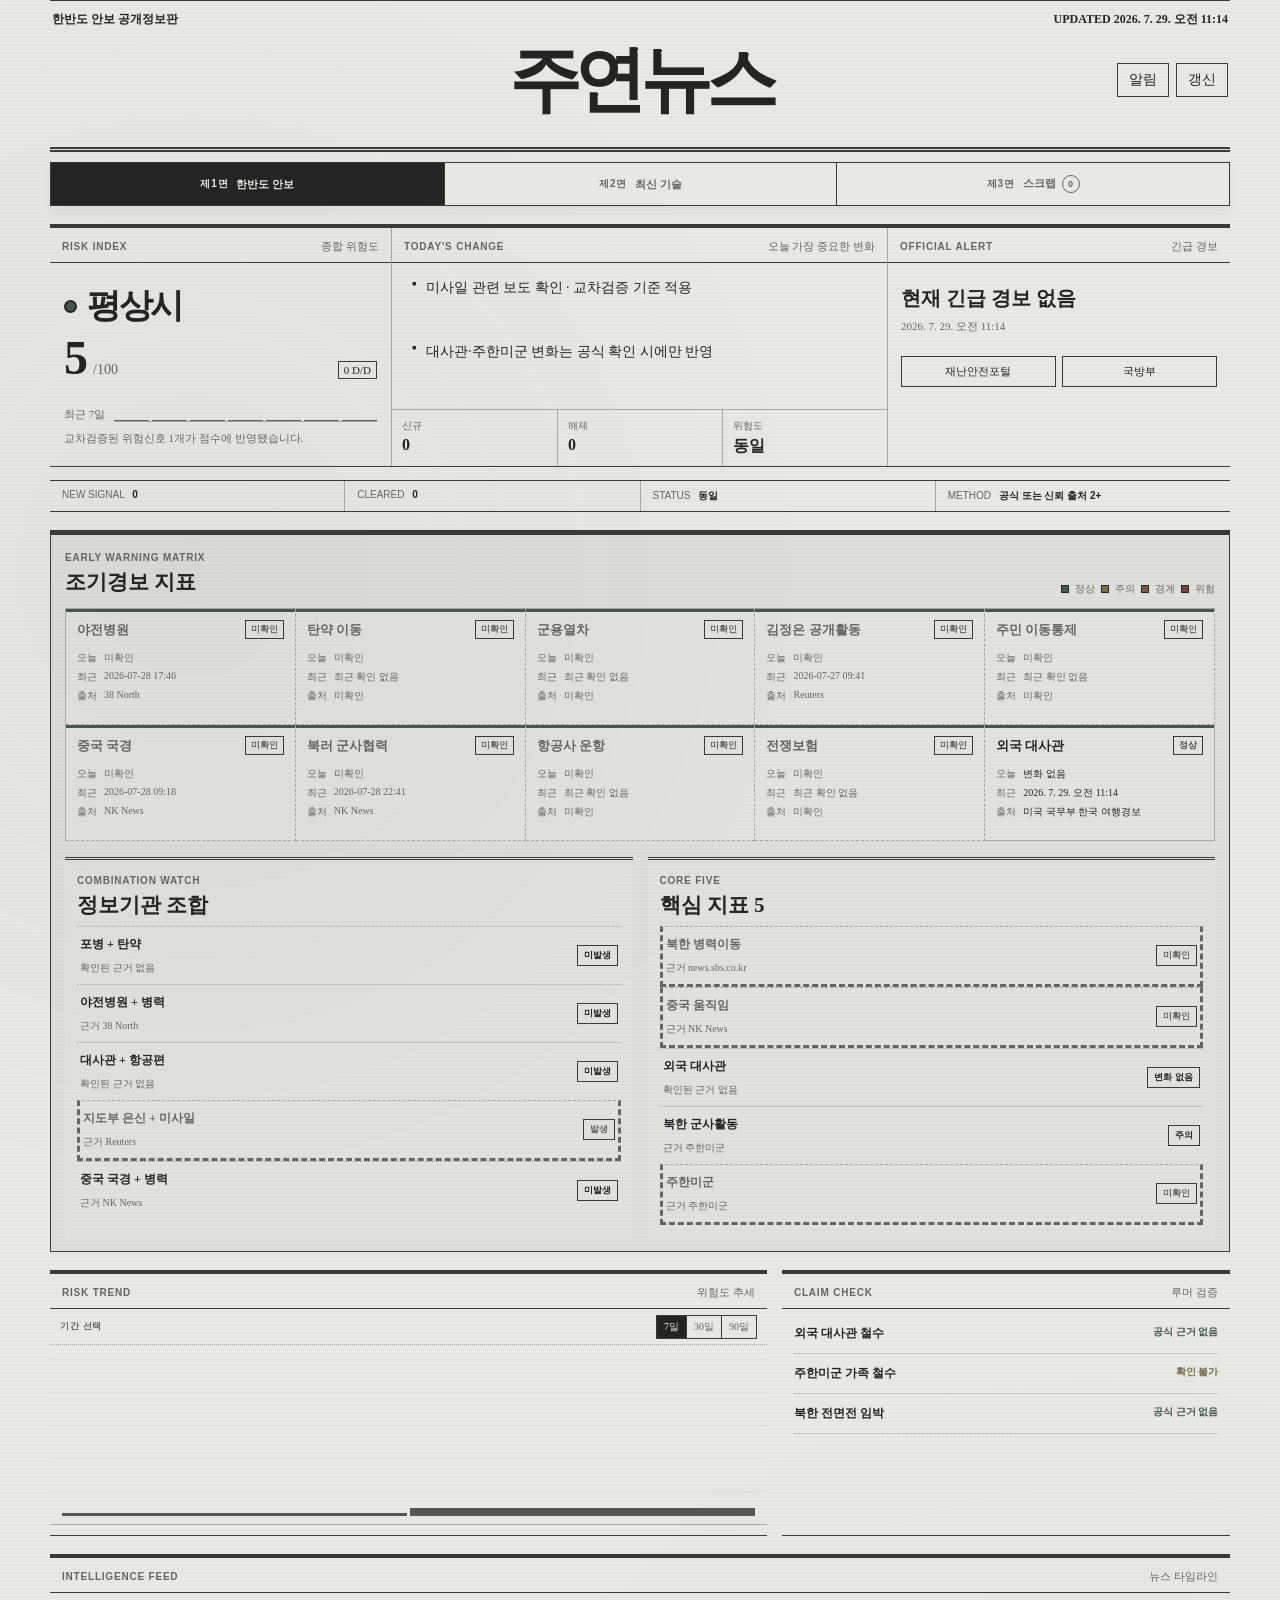
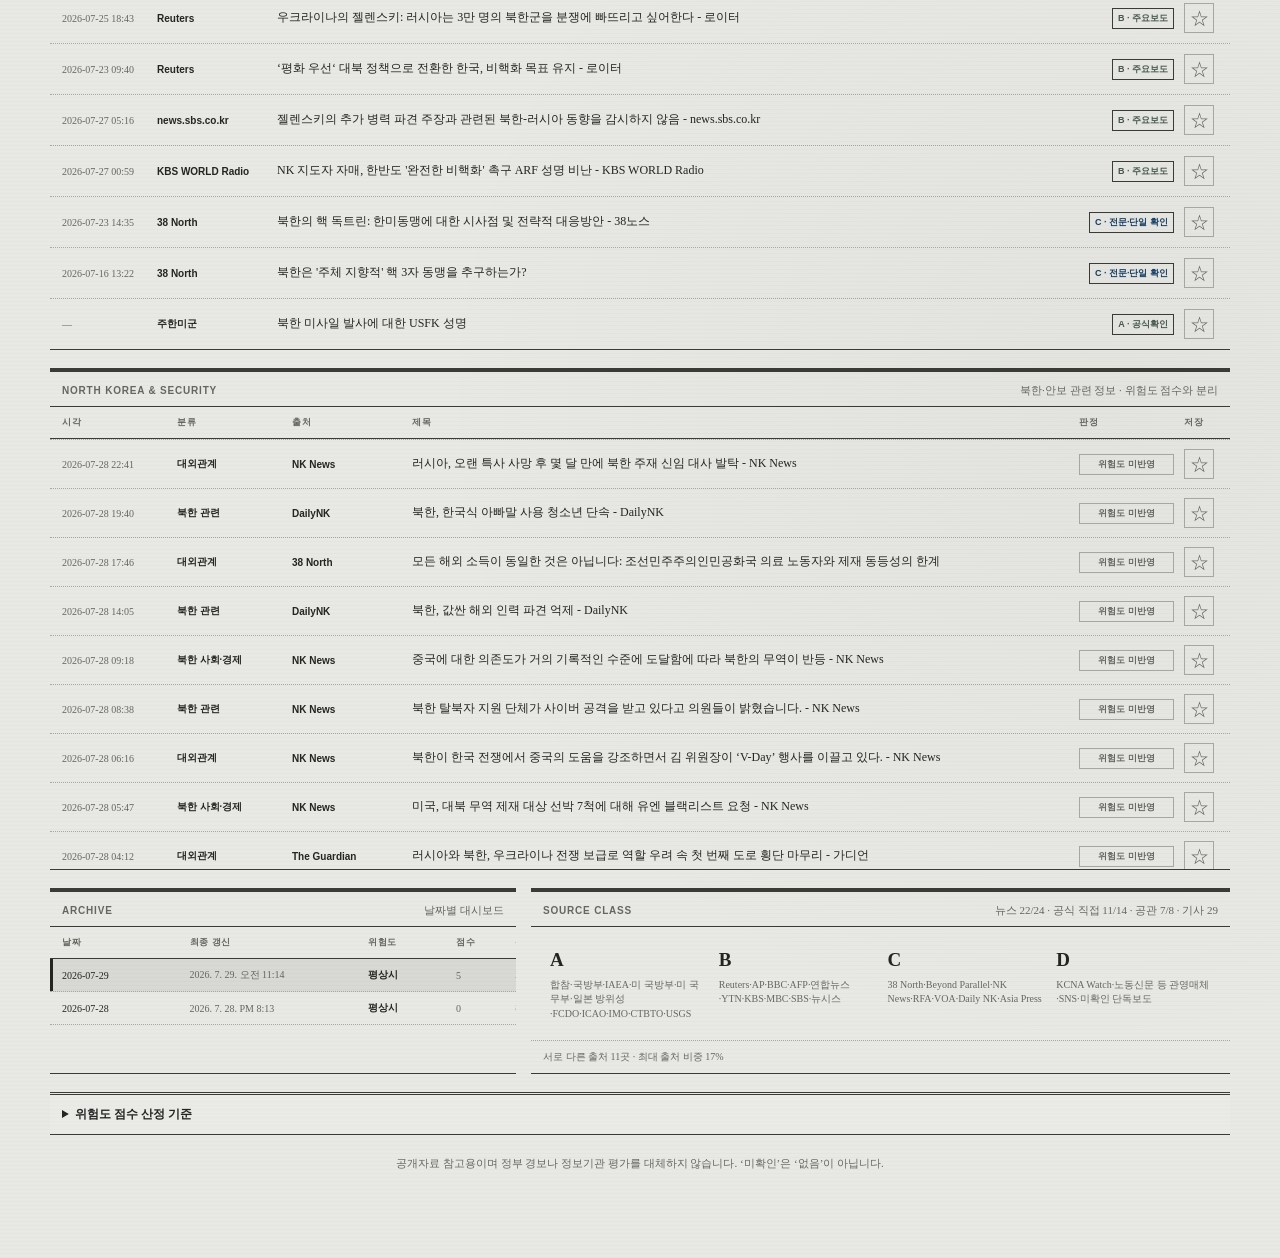
==== index.html @ 0bfbbe5e "공식 안보 수집과 기술 레이더 확장" ====
<!doctype html>
<html lang="ko">
<head>
  <meta charset="utf-8">
  <meta name="viewport" content="width=device-width,initial-scale=1,viewport-fit=cover">
  <meta name="theme-color" content="#e8e8e4">
  <meta name="description" content="공개 출처 기반 한반도 안보 변화 인텔리전스 대시보드">
  <title>주연뉴스</title>
  <link rel="manifest" href="./manifest.webmanifest?v=13">
  <link rel="icon" href="./icon-32.png?v=13" type="image/png" sizes="32x32">
  <link rel="apple-touch-icon" href="./icon-180.png?v=13" sizes="180x180">
  <link rel="stylesheet" href="./styles.css?v=22">
</head>
<body>
  <header class="terminal-header">
    <a href="./" class="wordmark">주연뉴스 <span>INTELLIGENCE</span></a>
    <div class="market-clock"><span class="live-dot"></span><span id="updatedAt">데이터 확인 중</span></div>
    <div class="header-actions">
      <button id="installButton" class="terminal-button" hidden>설치</button>
      <button id="desktopSettingsButton" class="terminal-button">알림</button>
      <button id="refreshButton" class="terminal-button">갱신</button>
    </div>
  </header>

  <nav class="edition-nav site-nav" aria-label="신문 면 선택">
    <a href="./" aria-current="page"><b>제1면</b><span>한반도 안보</span></a>
    <a href="./tech.html"><b>제2면</b><span>최신 기술</span></a>
    <a href="./scrap.html"><b>제3면</b><span>스크랩 <em class="bookmark-count">0</em></span></a>
  </nav>

  <main>
    <section id="today" class="overview-grid">
      <article id="riskCard" class="module risk-module">
        <header><span>RISK INDEX</span><small>종합 위험도</small></header>
        <div class="risk-line"><i id="riskDot"></i><strong id="riskLabel">확인 중</strong></div>
        <div class="score-line"><b id="riskScore">—</b><span>/100</span><em id="scoreDelta">—</em></div>
        <div class="trend-mini"><span>최근 7일</span><div id="miniTrend" class="mini-bars"></div></div>
        <p id="riskReason">데이터를 불러오고 있습니다.</p>
      </article>

      <article class="module summary-module">
        <header><span>TODAY'S CHANGE</span><small>오늘 가장 중요한 변화</small></header>
        <ul id="summaryList" class="summary-list"><li>자료 확인 중</li></ul>
        <div class="change-metrics">
          <span>신규 <b id="addedCount">—</b></span>
          <span>해제 <b id="clearedCount">—</b></span>
          <span>위험도 <b id="statusChange">—</b></span>
        </div>
      </article>

      <article id="officialAlert" class="module emergency-module">
        <header><span>OFFICIAL ALERT</span><small>긴급 경보</small></header>
        <strong id="officialAlertStatus">현재 긴급 경보 없음</strong>
        <time id="officialAlertTime">—</time>
        <div class="official-links">
          <a href="https://www.safetykorea.go.kr/" target="_blank" rel="noreferrer">재난안전포털</a>
          <a href="https://www.mnd.go.kr/" target="_blank" rel="noreferrer">국방부</a>
        </div>
      </article>
    </section>

    <section class="change-strip" aria-label="변화 요약">
      <span>NEW SIGNAL <b id="stripAdded">0</b></span>
      <span>CLEARED <b id="stripCleared">0</b></span>
      <span>STATUS <b id="stripStatus">동일</b></span>
      <span>METHOD <b>공식 또는 신뢰 출처 2+</b></span>
    </section>

    <section id="signalsSection" class="intelligence-board">
      <div class="section-title">
        <div><span>EARLY WARNING MATRIX</span><h2>조기경보 지표</h2></div>
        <div class="state-legend"><i class="normal"></i>정상 <i class="attention"></i>주의 <i class="warning"></i>경계 <i class="danger"></i>위험</div>
      </div>
      <div id="signals" class="signal-cards"></div>
      <div class="board-lower">
        <article>
          <div class="subhead"><span>COMBINATION WATCH</span><h3>정보기관 조합</h3></div>
          <div id="combinations" class="compact-list"></div>
        </article>
        <article>
          <div class="subhead"><span>CORE FIVE</span><h3>핵심 지표 5</h3></div>
          <div id="coreSignals" class="compact-list"></div>
        </article>
      </div>
    </section>

    <section class="analysis-grid">
      <article id="trendSection" class="module chart-module">
        <header><span>RISK TREND</span><small>위험도 추세</small></header>
        <div class="chart-toolbar">
          <span>기간 선택</span>
          <div class="range-tabs" aria-label="그래프 기간">
            <button class="active" data-range="7" aria-pressed="true">7일</button><button data-range="30" aria-pressed="false">30일</button><button data-range="90" aria-pressed="false">90일</button>
          </div>
        </div>
        <div id="riskChart" class="bar-chart" role="img" aria-label="위험도 그래프"></div>
      </article>
      <article class="module rumor-module">
        <header><span>CLAIM CHECK</span><small>루머 검증</small></header>
        <div id="rumors" class="rumor-list"></div>
      </article>
    </section>

    <section id="newsSection" class="module news-module">
      <header><span>INTELLIGENCE FEED</span><small>뉴스 타임라인</small></header>
      <div id="news" class="timeline"></div>
    </section>

    <section id="relatedSection" class="module news-module related-module">
      <header><span>NORTH KOREA &amp; SECURITY</span><small>북한·안보 관련 정보 · 위험도 점수와 분리</small></header>
      <div class="related-head" aria-hidden="true"><span>시각</span><span>분류</span><span>출처</span><span>제목</span><span>판정</span><span>저장</span></div>
      <div id="relatedInfo" class="timeline related-list"></div>
    </section>

    <section class="bottom-grid">
      <article id="historySection" class="module">
        <header><span>ARCHIVE</span><small>날짜별 대시보드</small></header>
        <div id="historyList" class="history-list">기록 확인 중</div>
      </article>
      <article class="module source-module">
        <header><span>SOURCE CLASS</span><small id="sourceHealth">정보처 연결 확인 중</small></header>
        <div class="source-classes">
          <span><b>A</b> 합참·국방부·IAEA·미 국방부·미 국무부·일본 방위성·FCDO·ICAO·IMO·CTBTO·USGS</span>
          <span><b>B</b> Reuters·AP·BBC·AFP·연합뉴스·YTN·KBS·MBC·SBS·뉴시스</span>
          <span><b>C</b> 38 North·Beyond Parallel·NK News·RFA·VOA·Daily NK·Asia Press</span>
          <span><b>D</b> KCNA Watch·노동신문 등 관영매체·SNS·미확인 단독보도</span>
        </div>
        <p id="sourceCoverage" class="source-coverage">출처 편중 확인 중</p>
      </article>
    </section>

    <details class="methodology">
      <summary>위험도 점수 산정 기준</summary>
      <div id="scoreWeights" class="weight-grid"></div>
      <p>뉴스 수는 점수에 반영하지 않습니다. 공식 발표 또는 서로 다른 신뢰 출처 2곳 이상으로 확인된 사건만 반영합니다.</p>
    </details>

    <aside class="disclaimer">공개자료 참고용이며 정부 경보나 정보기관 평가를 대체하지 않습니다. ‘미확인’은 ‘없음’이 아닙니다.</aside>
  </main>

  <dialog id="settingsDialog" class="settings-dialog">
    <form method="dialog">
      <div class="dialog-head"><h2>알림 설정</h2><button value="cancel" aria-label="닫기">×</button></div>
      <label class="notify-master"><span>브라우저 알림 사용</span><input id="notificationToggle" type="checkbox" role="switch"></label>
      <fieldset id="notificationRules">
        <legend>알림 조건</legend>
        <label><input type="checkbox" value="all"> 모든 갱신</label>
        <label><input type="checkbox" value="score" checked> 점수 상승</label>
        <label><input type="checkbox" value="level" checked> 단계 상승</label>
        <label><input type="checkbox" value="official" checked> 공식 긴급경보</label>
      </fieldset>
      <p id="notificationStatus">알림 상태 확인 중</p>
      <small>무료 정적 PWA이므로 앱이 완전히 종료된 동안의 실시간 푸시는 보장되지 않습니다.</small>
    </form>
  </dialog>

  <nav class="mobile-nav">
    <a href="#today">현황</a><a href="#signalsSection">지표</a><a href="#newsSection">뉴스</a><a href="./scrap.html">스크랩</a><button id="settingsButton">알림</button>
  </nav>
  <script src="./bookmarks.js?v=22" defer></script>
  <script src="./app.js?v=22" defer></script>
</body>
</html>
---- styles.css ----
:root {
  color-scheme: light;
  --paper: #e8e8e4;
  --paper-deep: #dcdcd7;
  --panel: rgba(255,255,255,.2);
  --ink: #242422;
  --faded: #666661;
  --rule: #3a3a37;
  --soft-rule: #a7a7a1;
  --normal: #46584d;
  --attention: #766b4c;
  --warning: #785849;
  --danger: #704343;
}

* { box-sizing: border-box; }
html { scroll-behavior: smooth; background: #cacac6; }
body {
  margin: 0;
  min-height: 100vh;
  color: var(--ink);
  font-family: "Noto Serif KR", "Batang", "Times New Roman", serif;
  background-color: var(--paper);
  background-image:
    repeating-linear-gradient(0deg, rgba(35,35,33,.022) 0, rgba(35,35,33,.022) 1px, transparent 1px, transparent 4px),
    radial-gradient(circle at 15% 20%, rgba(40,40,37,.035), transparent 25%),
    radial-gradient(circle at 85% 70%, rgba(40,40,37,.028), transparent 30%);
  font-size: 14px;
}
button, a { color: inherit; font: inherit; }

.terminal-header, .site-nav, main { width: min(1180px, calc(100% - 32px)); margin-inline: auto; }
.terminal-header {
  position: relative;
  z-index: 20;
  display: grid;
  grid-template-columns: 1fr auto 1fr;
  align-items: center;
  gap: 18px;
  min-height: 152px;
  padding: 42px 2px 30px;
  border-top: 1px solid var(--rule);
  border-bottom: 5px double var(--rule);
  background: transparent;
}
.terminal-header::before {
  content: "한반도 안보 공개정보판";
  position: absolute;
  top: 10px;
  left: 2px;
  font-weight: 700;
  font-size: 12px;
}
.wordmark {
  grid-column: 2;
  color: var(--ink);
  font-size: clamp(38px, 6vw, 72px);
  font-weight: 900;
  line-height: 1;
  letter-spacing: -.09em;
  text-decoration: none;
  white-space: nowrap;
}
.wordmark span { display: none; }
.market-clock {
  position: absolute;
  top: 10px;
  right: 2px;
  color: var(--ink);
  font-weight: 700;
  font-size: 12px;
}
.live-dot { display: none; }
.header-actions {
  grid-column: 3;
  justify-self: end;
  display: flex;
  gap: 7px;
}
.terminal-button {
  min-height: 34px;
  padding: 6px 11px;
  border: 1px solid var(--rule);
  border-radius: 0;
  color: var(--ink);
  background: transparent;
  cursor: pointer;
  white-space: nowrap;
  text-decoration: none;
}
.terminal-button:hover, .terminal-button:focus-visible { background: var(--ink); color: var(--paper); }

main { padding: 18px 0 78px; }
.overview-grid {
  display: grid;
  grid-template-columns: 1fr 1.45fr 1fr;
  border-top: 4px solid var(--rule);
  border-bottom: 1px solid var(--rule);
}
.module {
  min-width: 0;
  border: 0;
  border-radius: 0;
  background: transparent;
  box-shadow: none;
}
.overview-grid > .module {
  min-height: 238px;
  border-right: 1px solid var(--soft-rule);
}
.overview-grid > .module:last-child { border-right: 0; }
.module > header {
  display: flex;
  align-items: center;
  justify-content: space-between;
  gap: 12px;
  padding: 11px 12px 8px;
  border-bottom: 1px solid var(--rule);
}
.module > header span, .section-title > div > span, .subhead span {
  color: var(--faded);
  font-family: Arial, sans-serif;
  font-size: 10px;
  font-weight: 700;
  letter-spacing: .08em;
}
.module > header small { color: var(--faded); font-size: 11px; }

.risk-module { padding-bottom: 10px; }
.risk-line { display: flex; align-items: center; gap: 10px; padding: 20px 14px 5px; }
.risk-line i { width: 13px; height: 13px; border: 2px solid var(--ink); border-radius: 50%; background: var(--normal); }
.risk-line strong { font-size: 34px; letter-spacing: -.07em; }
.score-line { display: flex; align-items: baseline; gap: 5px; padding: 0 14px; }
.score-line b { font-size: 48px; line-height: 1; }
.score-line span, .trend-mini > span, .risk-module p { color: var(--faded); }
.score-line em { margin-left: auto; padding: 2px 5px; border: 1px solid var(--rule); font-size: 11px; font-style: normal; }
.trend-mini { display: grid; grid-template-columns: auto 1fr; align-items: end; gap: 9px; margin: 12px 14px 7px; }
.trend-mini > span { font-size: 11px; }
.mini-bars { height: 28px; display: flex; align-items: end; gap: 3px; border-bottom: 1px solid var(--soft-rule); }
.mini-bars i { flex: 1; min-width: 4px; background: var(--ink); opacity: .68; }
.risk-module p { margin: 8px 14px 0; font-size: 11px; line-height: 1.5; }

.summary-list { display: grid; gap: 7px; min-height: 146px; margin: 0; padding: 15px 20px 10px; list-style: none; }
.summary-list li { position: relative; padding-left: 14px; line-height: 1.4; }
.summary-list li::before { content: "■"; position: absolute; left: 0; top: .25em; font-size: 7px; }
.change-metrics { display: grid; grid-template-columns: repeat(3,1fr); border-top: 1px solid var(--soft-rule); }
.change-metrics span { padding: 9px 10px; color: var(--faded); font-size: 10px; }
.change-metrics span + span { border-left: 1px solid var(--soft-rule); }
.change-metrics b { display: block; margin-top: 3px; color: var(--ink); font-size: 16px; }

.emergency-module { padding-bottom: 12px; }
.emergency-module > strong { display: block; margin: 22px 13px 6px; font-size: 20px; line-height: 1.35; }
.emergency-module > time { margin: 0 13px; color: var(--faded); font-size: 11px; }
.official-links { display: flex; gap: 6px; margin: 22px 13px 0; }
.official-links a { flex: 1; padding: 7px; border: 1px solid var(--rule); font-size: 11px; text-align: center; text-decoration: none; }
.official-links a:hover { color: var(--paper); background: var(--ink); }
.emergency-module[data-level=alert] { outline: 3px double var(--danger); outline-offset: -5px; }
.emergency-module[data-level=alert] > strong { color: var(--danger); }

.change-strip {
  display: flex;
  margin: 13px 0 18px;
  border-top: 1px solid var(--rule);
  border-bottom: 1px solid var(--rule);
  background: transparent;
  overflow-x: auto;
}
.change-strip span { flex: 1; min-width: max-content; padding: 8px 12px; color: var(--faded); font-family: Arial, sans-serif; font-size: 10px; }
.change-strip span + span { border-left: 1px solid var(--soft-rule); }
.change-strip b { margin-left: 5px; color: var(--ink); }

.intelligence-board {
  padding: 14px;
  border: 1px solid var(--rule);
  border-top: 5px solid var(--rule);
  border-radius: 0;
  background: rgba(106,92,65,.07);
}
.section-title { display: flex; align-items: end; justify-content: space-between; gap: 15px; margin-bottom: 12px; }
.section-title h2, .subhead h3 { margin: 3px 0 0; font-size: 21px; }
.state-legend { display: flex; align-items: center; gap: 6px; color: var(--faded); font-size: 10px; }
.state-legend i { width: 8px; height: 8px; border: 1px solid var(--ink); background: var(--normal); }
.state-legend .attention { background: var(--attention); }
.state-legend .warning { background: var(--warning); }
.state-legend .danger { background: var(--danger); }
.signal-cards { display: grid; grid-template-columns: repeat(5,1fr); border-top: 1px solid var(--soft-rule); border-left: 1px solid var(--soft-rule); }
.signal-card {
  position: relative;
  min-width: 0;
  min-height: 116px;
  padding: 11px;
  border: 0;
  border-right: 1px solid var(--soft-rule);
  border-bottom: 1px solid var(--soft-rule);
  background: rgba(255,255,255,.12);
  cursor: pointer;
}
.signal-card::before { content: ""; position: absolute; top: 0; left: 0; right: 0; height: 3px; background: var(--normal); }
.signal-card.attention::before { background: var(--attention); }
.signal-card.warning::before { background: var(--warning); }
.signal-card.danger::before { background: var(--danger); }
.signal-card:hover, .signal-card.open { z-index: 5; background: rgba(255,255,255,.46); outline: 2px solid var(--rule); }
.signal-card header { display: flex; align-items: center; justify-content: space-between; gap: 8px; }
.signal-card h3 { margin: 0; font-size: 13px; }
.status-chip { padding: 2px 5px; border: 1px solid var(--rule); color: var(--normal); background: transparent; font-family: Arial, sans-serif; font-size: 9px; font-weight: 700; }
.attention .status-chip { color: var(--attention); }
.warning .status-chip { color: var(--warning); }
.danger .status-chip { color: var(--danger); }
.signal-card dl { display: grid; grid-template-columns: auto 1fr; gap: 5px 7px; margin: 12px 0 0; font-size: 10px; }
.signal-card dt { color: var(--faded); }
.signal-card dd { min-width: 0; margin: 0; overflow: hidden; text-overflow: ellipsis; white-space: nowrap; }

.detail-popover {
  display: none;
  position: absolute;
  z-index: 10;
  top: calc(100% + 5px);
  left: 0;
  width: min(340px,calc(100vw - 40px));
  padding: 12px;
  border: 2px solid var(--rule);
  background: var(--paper);
  box-shadow: 6px 8px 0 rgba(22,21,18,.17);
}
.signal-card:hover .detail-popover, .signal-card.open .detail-popover,
.compact-item:hover .detail-popover, .compact-item.open .detail-popover { display: block; }
.detail-popover p { margin: 0 0 8px; color: var(--ink); font-size: 11px; line-height: 1.55; }
.detail-popover a { display: block; margin-top: 5px; color: #173f66; font-size: 10px; line-height: 1.4; }

.board-lower { display: grid; grid-template-columns: 1fr 1fr; gap: 15px; margin-top: 16px; }
.board-lower > article { min-width: 0; padding: 12px; border-top: 3px double var(--rule); background: rgba(255,255,255,.09); }
.subhead { margin-bottom: 7px; }
.compact-list { display: grid; }
.compact-item { position: relative; display: grid; grid-template-columns: 1fr auto; align-items: center; gap: 8px; padding: 9px 3px; border-top: 1px dotted var(--soft-rule); cursor: pointer; }
.compact-item strong { font-size: 12px; }
.compact-item small { grid-column: 1; color: var(--faded); font-size: 10px; }
.compact-status { grid-column: 2; grid-row: 1/3; padding: 3px 6px; border: 1px solid var(--rule); color: var(--ink); font-family: Arial, sans-serif; font-size: 9px; font-weight: 700; }

.analysis-grid { display: grid; grid-template-columns: 1.6fr 1fr; gap: 15px; margin-top: 18px; }
.analysis-grid .module, .news-module, .bottom-grid .module { border-top: 4px solid var(--rule); border-bottom: 1px solid var(--rule); }
.chart-module { padding-bottom: 10px; }
.chart-toolbar { display: flex; align-items: center; justify-content: space-between; min-height: 36px; padding: 5px 10px; border-bottom: 1px dotted var(--soft-rule); }
.chart-toolbar > span { color: var(--faded); font-family: Arial, sans-serif; font-size: 9px; font-weight: 700; letter-spacing: .08em; }
.range-tabs { position: static; display: flex; flex: 0 0 auto; border: 1px solid var(--rule); }
.range-tabs button { padding: 4px 7px; border: 0; border-left: 1px solid var(--rule); color: var(--faded); background: transparent; font-size: 10px; cursor: pointer; }
.range-tabs button:first-child { border-left: 0; }
.range-tabs button.active { color: var(--paper); background: var(--ink); }
.bar-chart { height: 180px; display: flex; align-items: end; gap: 3px; padding: 18px 12px 8px; border-bottom: 1px solid var(--soft-rule); background: repeating-linear-gradient(to top,transparent 0,transparent 32px,rgba(36,34,29,.12) 33px); }
.bar-chart div { position: relative; flex: 1; min-width: 3px; background: var(--ink); opacity: .74; }
.bar-chart div:hover::after { content: attr(data-label); position: absolute; bottom: calc(100% + 4px); left: 50%; transform: translateX(-50%); padding: 3px 5px; border: 1px solid var(--rule); background: var(--paper); color: var(--ink); font-size: 9px; white-space: nowrap; }
.rumor-list { display: grid; padding: 5px 12px 10px; }
.rumor-item { display: grid; grid-template-columns: 1fr auto; gap: 8px; padding: 11px 0; border-bottom: 1px dotted var(--soft-rule); }
.rumor-item strong { font-size: 12px; }
.verdict { color: var(--normal); font-size: 10px; font-weight: 700; }
.verdict.unknown { color: var(--attention); }
.verdict.danger { color: var(--danger); }

.news-module { margin-top: 18px; }
.timeline { display: grid; max-height: 430px; overflow: auto; }
.news-item { display: grid; grid-template-columns: 85px 110px 1fr auto 34px; align-items: center; gap: 10px; padding: 10px 12px; border-top: 1px dotted var(--soft-rule); text-decoration: none; }
.news-item:first-child { border-top: 0; }
.news-item:hover { background: rgba(255,255,255,.33); }
.news-item time { color: var(--faded); font-size: 10px; }
.news-source { font-family: Arial, sans-serif; font-size: 10px; font-weight: 700; }
.news-title { color: var(--ink); font-size: 12px; line-height: 1.45; text-decoration: none; }
.news-title:hover, .news-title:focus-visible { text-decoration: underline; }
.bookmark-button { display: grid; place-items: center; width: 30px; min-width: 30px; height: 30px; padding: 0; border: 1px solid var(--soft-rule); color: var(--faded); background: transparent; font-size: 19px; line-height: 1; cursor: pointer; }
.bookmark-button:hover, .bookmark-button:focus-visible, .bookmark-button.saved { border-color: var(--rule); color: var(--ink); background: rgba(36,34,29,.08); outline: none; }
.bookmark-count { display: inline-grid; place-items: center; min-width: 18px; height: 18px; margin-left: 3px; border: 1px solid currentColor; border-radius: 50%; font: 700 9px Arial,sans-serif; font-style: normal; }
.signal-card.unknown, .compact-item.unknown { border-style: dashed; color: var(--faded); }
.signal-card.unknown .status-chip, .compact-item.unknown .compact-status { color: var(--faded); }
.source-badge { padding: 3px 5px; border: 1px solid var(--rule); color: var(--normal); font-family: Arial, sans-serif; font-size: 9px; font-weight: 700; }
.source-badge.C { color: #173f66; }
.source-badge.D { color: var(--attention); }
.related-module { margin-top: 18px; }
.related-head, .related-item { display: grid; grid-template-columns: 105px 105px 110px 1fr 95px 34px; align-items: center; gap: 10px; min-width: 770px; padding: 9px 12px; }
.related-head { border-bottom: 1px solid var(--rule); color: var(--faded); font: 700 9px Arial,sans-serif; letter-spacing: .06em; }
.related-list { overflow-x: auto; }
.related-item { border-top: 1px dotted var(--soft-rule); text-decoration: none; }
.related-item:hover { background: rgba(255,255,255,.33); }
.related-item time { color: var(--faded); font-size: 10px; }
.related-topic { font-size: 10px; font-weight: 700; }
.no-score { padding: 3px 5px; border: 1px solid var(--soft-rule); color: var(--faded); font: 700 9px Arial,sans-serif; text-align: center; }

.bottom-grid { display: grid; grid-template-columns: 1fr 1.5fr; gap: 15px; margin-top: 18px; }
.history-list { display: grid; overflow: auto; }
.history-head, .history-row { display: grid; grid-template-columns: 1.05fr 1.5fr .7fr .45fr .55fr; align-items: center; gap: 8px; min-width: 540px; padding: 9px 12px; }
.history-head { border-bottom: 1px solid var(--rule); color: var(--faded); font-family: Arial, sans-serif; font-size: 9px; font-weight: 700; letter-spacing: .06em; }
.history-row { width: 100%; border: 0; border-bottom: 1px dotted var(--soft-rule); color: var(--faded); background: transparent; text-align: left; font-family: inherit; font-size: 10px; cursor: pointer; }
.history-row time, .history-row strong { color: var(--ink); }
.history-row:hover, .history-row:focus-visible { background: rgba(255,255,255,.3); outline: none; }
.history-row.active { box-shadow: inset 3px 0 var(--ink); background: rgba(36,34,29,.08); }
.source-classes { display: grid; grid-template-columns: repeat(4,1fr); padding: 12px; }
.source-classes span { padding: 7px; color: var(--faded); font-size: 10px; line-height: 1.45; }
.source-classes b { display: block; margin-bottom: 4px; color: var(--ink); font-size: 19px; }
.source-coverage { margin: 0; padding: 9px 12px; border-top: 1px dotted var(--soft-rule); color: var(--faded); font-size: 10px; }
.methodology { margin-top: 18px; padding: 11px 12px; border-top: 3px double var(--rule); border-bottom: 1px solid var(--rule); background: rgba(255,255,255,.1); }
.methodology summary { font-weight: 700; font-size: 12px; cursor: pointer; }
.weight-grid { display: grid; grid-template-columns: repeat(5,1fr); gap: 5px; margin-top: 10px; }
.weight-grid span { display: flex; justify-content: space-between; padding: 7px; border: 1px solid var(--soft-rule); font-size: 10px; }
.weight-grid b { color: var(--danger); }
.methodology p, .disclaimer { color: var(--faded); font-size: 11px; line-height: 1.55; }
.disclaimer { margin-top: 12px; padding: 8px; text-align: center; }

.settings-dialog { width: min(420px,calc(100% - 24px)); border: 3px double var(--rule); border-radius: 0; color: var(--ink); background: var(--paper); }
.settings-dialog::backdrop { background: rgba(22,21,18,.65); }
.settings-dialog form { padding: 10px; }
.dialog-head, .notify-master { display: flex; align-items: center; justify-content: space-between; }
.dialog-head { border-bottom: 1px solid var(--rule); }
.dialog-head h2 { font-size: 18px; }
.dialog-head button { border: 0; color: var(--ink); background: transparent; font-size: 24px; }
.notify-master { padding: 15px 0; }
.settings-dialog fieldset { display: grid; gap: 8px; border: 1px solid var(--rule); }
.settings-dialog small, .settings-dialog p { color: var(--faded); }
.mobile-nav { display: none; }

.tech-page .terminal-header::before { content: "최신 기술 트렌드 · 제2면"; }
.scrap-page .terminal-header::before { content: "로컬 스크랩북 · 제3면"; }
.edition-nav { display: grid; grid-template-columns: repeat(3,1fr); border: 1px solid var(--rule); }
.site-nav { position: sticky; z-index: 24; top: 0; margin-top: 10px; background: rgba(232,232,228,.97); box-shadow: 0 5px 10px rgba(36,34,34,.06); }
.edition-nav a { display: flex; align-items: center; justify-content: center; gap: 8px; min-height: 42px; padding: 8px 12px; color: var(--faded); font-size: 11px; text-align: center; text-decoration: none; }
.edition-nav a b { font-family: Arial,sans-serif; font-size: 10px; letter-spacing: .08em; }
.edition-nav a span { font-weight: 700; }
.edition-nav a + a { border-left: 1px solid var(--rule); }
.edition-nav a[aria-current=page] { color: var(--paper); background: var(--ink); }
.tech-overview { display: grid; grid-template-columns: 1fr 1.4fr; border-top: 4px solid var(--rule); border-bottom: 1px solid var(--rule); }
.tech-overview > article + article { border-left: 1px solid var(--soft-rule); }
.tech-pulse > strong { display: block; min-height: 102px; padding: 24px 16px; font-size: 25px; line-height: 1.35; letter-spacing: -.04em; }
.tech-metrics { display: grid; grid-template-columns: repeat(3,1fr); border-top: 1px solid var(--soft-rule); }
.tech-metrics span { padding: 9px; color: var(--faded); font-size: 10px; }
.tech-metrics span + span { border-left: 1px solid var(--soft-rule); }
.tech-metrics b { display: block; margin-top: 3px; color: var(--ink); font-size: 18px; }
.tech-summary ol { display: grid; gap: 11px; margin: 0; padding: 20px 25px 18px 45px; }
.tech-summary li { padding-left: 5px; font-size: 13px; line-height: 1.5; }
.tech-board { margin-top: 18px; }
.tech-category-grid { display: grid; grid-template-columns: repeat(3,1fr); border-top: 1px solid var(--soft-rule); border-left: 1px solid var(--soft-rule); }
.tech-category-card { min-height: 150px; padding: 12px; border-right: 1px solid var(--soft-rule); border-bottom: 1px solid var(--soft-rule); background: rgba(255,255,255,.1); }
.tech-category-card header { display: flex; justify-content: space-between; color: var(--faded); font: 700 9px Arial,sans-serif; letter-spacing: .08em; }
.tech-category-card header b { padding: 2px 5px; border: 1px solid var(--rule); color: var(--ink); }
.tech-category-card h3 { margin: 14px 0 8px; font-size: 18px; }
.tech-category-card p { margin: 0 0 12px; font-size: 11px; line-height: 1.55; }
.tech-category-card small { color: var(--faded); font-size: 9px; }
.tech-tags { display: flex; flex-wrap: wrap; gap: 4px; min-height: 18px; margin: 0 0 9px; }
.tech-tags span, .tech-row-tags i { border: 1px solid var(--soft-rule); padding: 2px 5px; color: var(--faded); font: 700 8px Arial,sans-serif; font-style: normal; letter-spacing: .02em; }
.tech-feed-head, .tech-news-item { grid-template-columns: 105px 75px 110px 1fr 135px 42px 34px; }
.tech-row-tags { display: flex; flex-wrap: wrap; gap: 3px; }
.tech-feed-head { display: grid; gap: 10px; padding: 8px 12px; border-bottom: 1px solid var(--rule); color: var(--faded); font: 700 9px Arial,sans-serif; letter-spacing: .06em; }
.tech-topic { font-size: 10px; font-weight: 700; }
.tech-source-note { margin-top: 18px; border-top: 4px solid var(--rule); border-bottom: 1px solid var(--rule); }
.tech-source-note p { margin: 0; padding: 13px 12px; color: var(--faded); font-size: 11px; line-height: 1.7; }
.tech-source-note b { color: var(--ink); }
.empty-state { padding: 14px; color: var(--faded); }
.local-count { padding: 5px 8px; border: 1px solid var(--rule); font-size: 10px; font-weight: 700; }
.scrap-toolbar { border-top: 4px solid var(--rule); border-bottom: 1px solid var(--rule); }
.scrap-controls { display: grid; grid-template-columns: minmax(180px,1fr) auto auto auto; gap: 8px; padding: 12px; }
.scrap-controls input { width: 100%; min-height: 36px; padding: 7px 10px; border: 1px solid var(--rule); border-radius: 0; color: var(--ink); background: rgba(255,255,255,.18); font: inherit; }
.scrap-filters { display: flex; }
.scrap-filters button { min-width: 55px; border: 1px solid var(--rule); border-left: 0; color: var(--ink); background: transparent; cursor: pointer; }
.scrap-filters button:first-child { border-left: 1px solid var(--rule); }
.scrap-filters button.active { color: var(--paper); background: var(--ink); }
.local-note { margin: 0; padding: 0 12px 12px; color: var(--faded); font-size: 10px; }
.scrap-module { margin-top: 18px; border-top: 4px solid var(--rule); border-bottom: 1px solid var(--rule); }
.scrap-list { display: grid; }
.scrap-row { display: grid; grid-template-columns: 160px minmax(0,1fr) 130px 34px; align-items: center; gap: 12px; padding: 12px; border-top: 1px dotted var(--soft-rule); }
.scrap-row:first-child { border-top: 0; }
.scrap-row:hover { background: rgba(255,255,255,.25); }
.scrap-row > a { color: var(--ink); font-size: 13px; line-height: 1.45; text-decoration: none; }
.scrap-row > a:hover { text-decoration: underline; }
.scrap-row > small { color: var(--faded); font-size: 10px; }
.scrap-meta { display: grid; grid-template-columns: auto 1fr; gap: 3px 7px; color: var(--faded); font-size: 9px; }
.scrap-meta span { grid-row: 1/3; align-self: center; padding: 4px 5px; border: 1px solid var(--rule); color: var(--ink); font-weight: 700; }
.scrap-meta b { overflow: hidden; text-overflow: ellipsis; white-space: nowrap; }
.scrap-empty { padding: 55px 20px; color: var(--faded); text-align: center; }
.scrap-empty strong { color: var(--ink); font-size: 18px; }
.sr-only { position: absolute; width: 1px; height: 1px; padding: 0; margin: -1px; overflow: hidden; clip: rect(0,0,0,0); white-space: nowrap; border: 0; }

@media (max-width: 1000px) {
  .signal-cards { grid-template-columns: repeat(2,1fr); }
  .overview-grid { grid-template-columns: 1fr 1fr; }
  .emergency-module { grid-column: 1/-1; border-top: 1px solid var(--soft-rule); }
  .analysis-grid { grid-template-columns: 1fr; }
  .source-classes { grid-template-columns: repeat(2,1fr); }
  .tech-category-grid { grid-template-columns: repeat(2,1fr); }
}

@media (max-width: 650px) {
  body { padding-bottom: 58px; }
  .terminal-header, .site-nav, main { width: min(100% - 20px,1180px); }
  .terminal-header {
    grid-template-columns: 1fr;
    min-height: 132px;
    padding: 42px 0 16px;
    text-align: center;
  }
  .terminal-header::before { font-size: 10px; }
  .wordmark { grid-column: 1; font-size: clamp(34px,11vw,48px); letter-spacing: -.08em; }
  .market-clock { font-size: 10px; }
  .header-actions { grid-column: 1; justify-self: center; }
  .terminal-button { min-height: 32px; padding: 5px 10px; }
  main { padding-top: 12px; }
  .overview-grid { grid-template-columns: 1fr; }
  .overview-grid > .module { min-height: 230px; border-right: 0; border-bottom: 1px solid var(--soft-rule); }
  .overview-grid > .module:last-child { border-bottom: 0; }
  .risk-module { display: grid; grid-template-columns: 1fr 1fr; }
  .risk-module > header, .risk-module > p { grid-column: 1/-1; }
  .risk-line { align-self: end; }
  .score-line { align-self: center; }
  .trend-mini { grid-column: 1/-1; }
  .summary-list { min-height: 145px; }
  .change-strip { margin-bottom: 12px; }
  .intelligence-board { padding: 10px; }
  .signal-cards { grid-template-columns: 1fr 1fr; }
  .signal-card { min-height: 122px; }
  .signal-card dl { font-size: 11px; }
  .board-lower { grid-template-columns: 1fr; }
  .news-item { grid-template-columns: 70px minmax(0,1fr) auto 34px; }
  .news-source { display: none; }
  .news-title { font-size: 12px; }
  .bottom-grid { grid-template-columns: 1fr; }
  .site-nav { margin-top: 7px; }
  .edition-nav a { min-height: 39px; padding: 6px; }
  .tech-overview { grid-template-columns: 1fr; }
  .tech-overview > article + article { border-top: 1px solid var(--soft-rule); border-left: 0; }
  .tech-category-grid { grid-template-columns: 1fr 1fr; }
  .tech-category-card { min-height: 166px; }
  .tech-feed-head { display: none; }
  .tech-news-item { grid-template-columns: 70px 58px minmax(0,1fr) auto 34px; }
  .tech-news-item .news-source { display: none; }
  .tech-news-item .tech-row-tags { display: none; }
  .scrap-controls { grid-template-columns: 1fr 1fr; }
  .scrap-controls label { grid-column: 1/-1; }
  .scrap-filters { grid-column: 1/-1; width: 100%; }
  .scrap-filters button { flex: 1; min-height: 36px; }
  .scrap-row { grid-template-columns: 1fr 34px; gap: 8px; }
  .scrap-row .scrap-meta, .scrap-row > a, .scrap-row > small { grid-column: 1; }
  .scrap-row .bookmark-button { grid-column: 2; grid-row: 1/4; }
  .related-head { display: none; }
  .related-list { max-height: none; overflow: visible; }
  .related-item { grid-template-columns: 70px minmax(0,1fr) 34px; min-width: 0; padding: 11px 10px; }
  .related-item time { grid-column: 1; grid-row: 1; }
  .related-item .related-topic { grid-column: 2; grid-row: 1; }
  .related-item .news-source { display: none; }
  .related-item .news-title { grid-column: 1/3; grid-row: 2; }
  .related-item .no-score { grid-column: 1/3; grid-row: 3; justify-self: start; }
  .related-item .bookmark-button { grid-column: 3; grid-row: 1/4; }
  .history-head { display: none; }
  .history-row { grid-template-columns: 1fr auto auto auto; min-width: 0; }
  .history-row > span:nth-child(2) { display: none; }
  .weight-grid { grid-template-columns: repeat(2,1fr); }
  .detail-popover { position: fixed; left: 10px; right: 10px; bottom: 60px; top: auto; width: auto; max-height: 42vh; overflow: auto; }
  .section-title { align-items: start; }
  .state-legend { display: none; }
  .mobile-nav {
    position: fixed;
    z-index: 30;
    left: 0;
    right: 0;
    bottom: 0;
    display: grid;
    grid-template-columns: repeat(5,1fr);
    padding: 5px 4px calc(5px + env(safe-area-inset-bottom));
    border-top: 2px solid var(--rule);
    background: rgba(232,232,228,.98);
  }
  .mobile-nav a, .mobile-nav button { padding: 7px 2px; border: 0; color: var(--ink); background: transparent; font-size: 11px; text-align: center; text-decoration: none; }
  .mobile-nav-three { grid-template-columns: repeat(3,1fr); }
}
.tech-radar-board{margin-top:14px}
.tech-radar-grid{display:grid;grid-template-columns:repeat(4,minmax(0,1fr));border:1px solid var(--line)}
.tech-radar-lane{min-width:0;border-right:1px solid var(--line);background:rgba(255,255,255,.2)}
.tech-radar-lane:last-child{border-right:0}
.tech-radar-lane>header{display:flex;justify-content:space-between;gap:8px;padding:10px;border-bottom:2px solid var(--ink);font-size:12px}
.tech-radar-lane>header span{font-weight:800;letter-spacing:.08em}
.tech-radar-lane>header small{color:var(--muted)}
.radar-list{display:grid}
.radar-item{position:relative;display:grid;gap:6px;padding:10px 38px 10px 10px;border-bottom:1px dotted var(--line);min-height:102px}
.radar-item:last-child{border-bottom:0}
.radar-item a{color:var(--ink);font-weight:700;line-height:1.35;text-decoration:none}
.radar-item a:hover{text-decoration:underline}
.radar-item small{color:var(--muted);font-size:11px}
.radar-item .bookmark-button{position:absolute;right:8px;top:9px}
.radar-type{display:inline-block;margin-right:5px;padding:2px 5px;border:1px solid var(--line);font-size:10px;font-weight:700}
.radar-policy{margin:10px 0 0;color:var(--muted);font-size:12px}
@media(max-width:980px){
  .tech-radar-grid{grid-template-columns:repeat(2,minmax(0,1fr))}
  .tech-radar-lane:nth-child(2){border-right:0}
  .tech-radar-lane:nth-child(-n+2){border-bottom:1px solid var(--line)}
}
@media(max-width:620px){
  .tech-radar-grid{grid-template-columns:1fr}
  .tech-radar-lane,.tech-radar-lane:nth-child(2){border-right:0;border-bottom:1px solid var(--line)}
  .tech-radar-lane:last-child{border-bottom:0}
  .tech-radar-lane>header{position:static}
  .radar-item{min-height:auto}
}
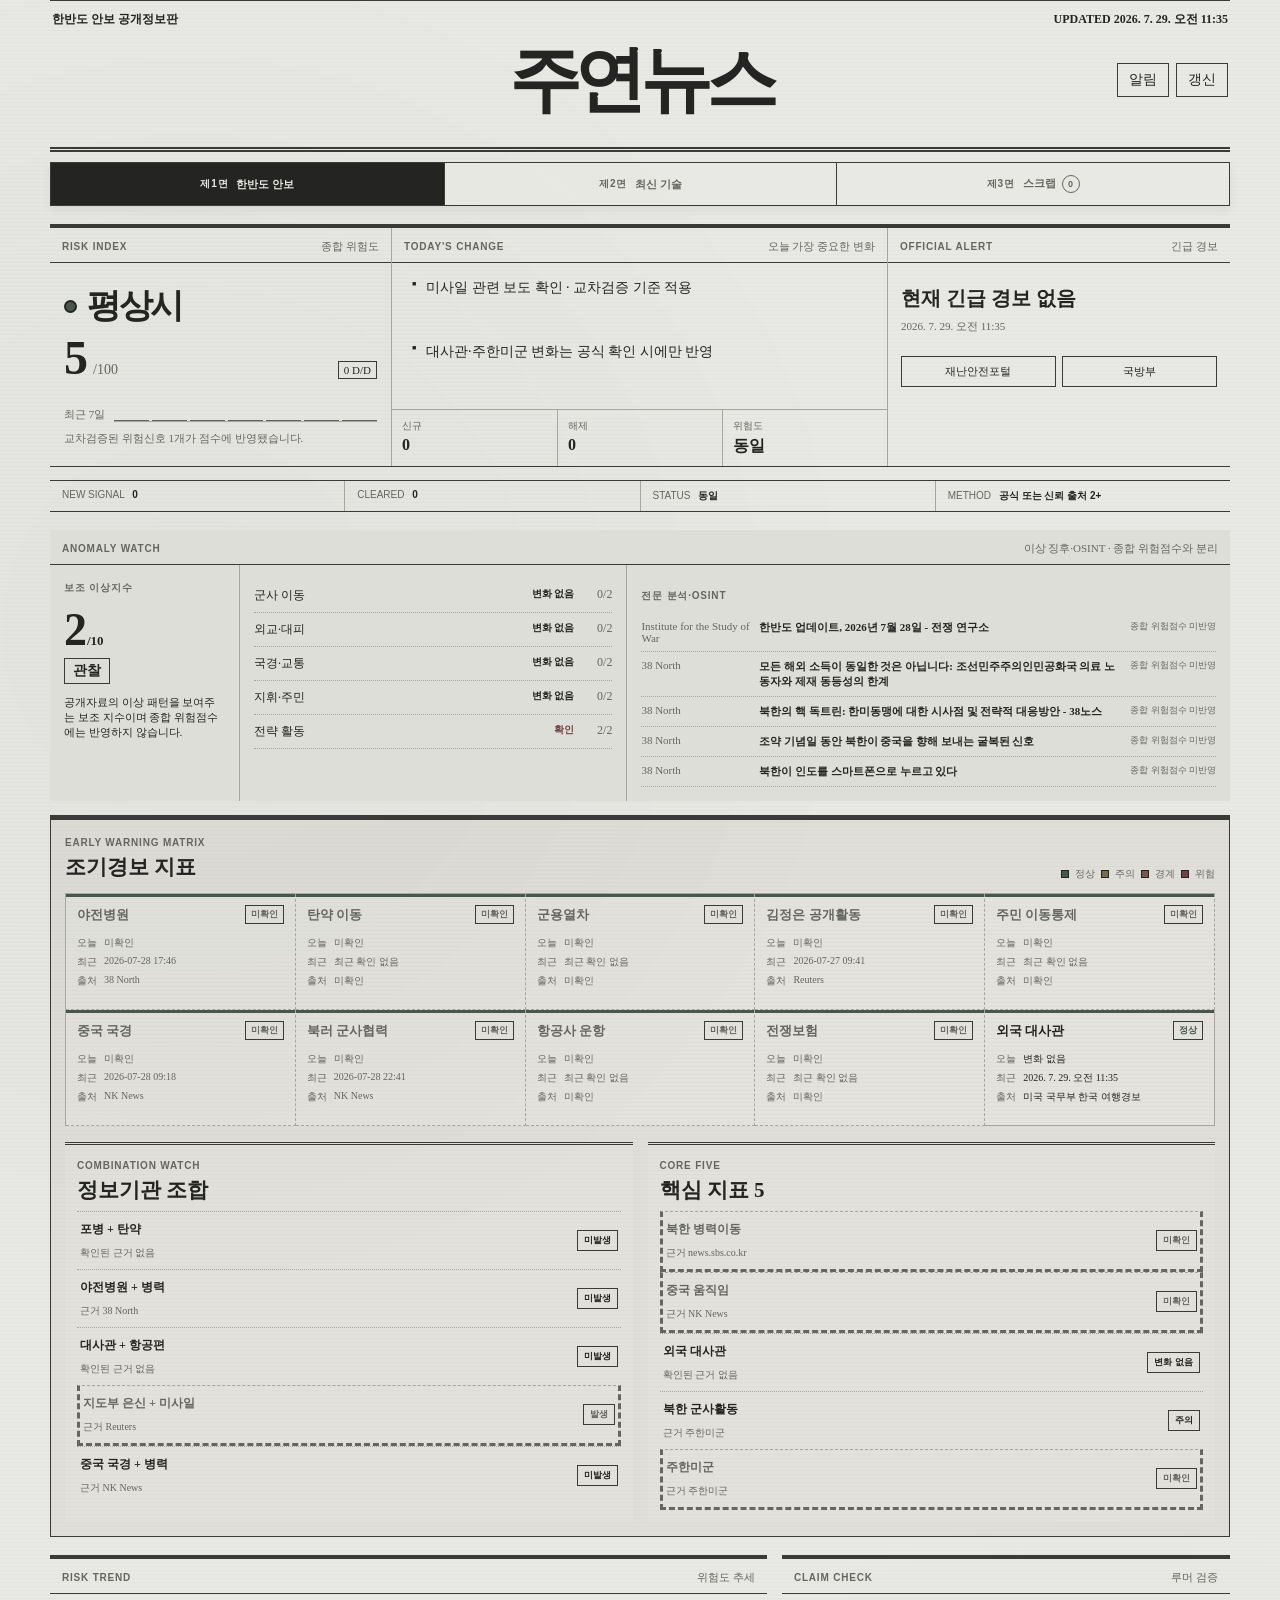
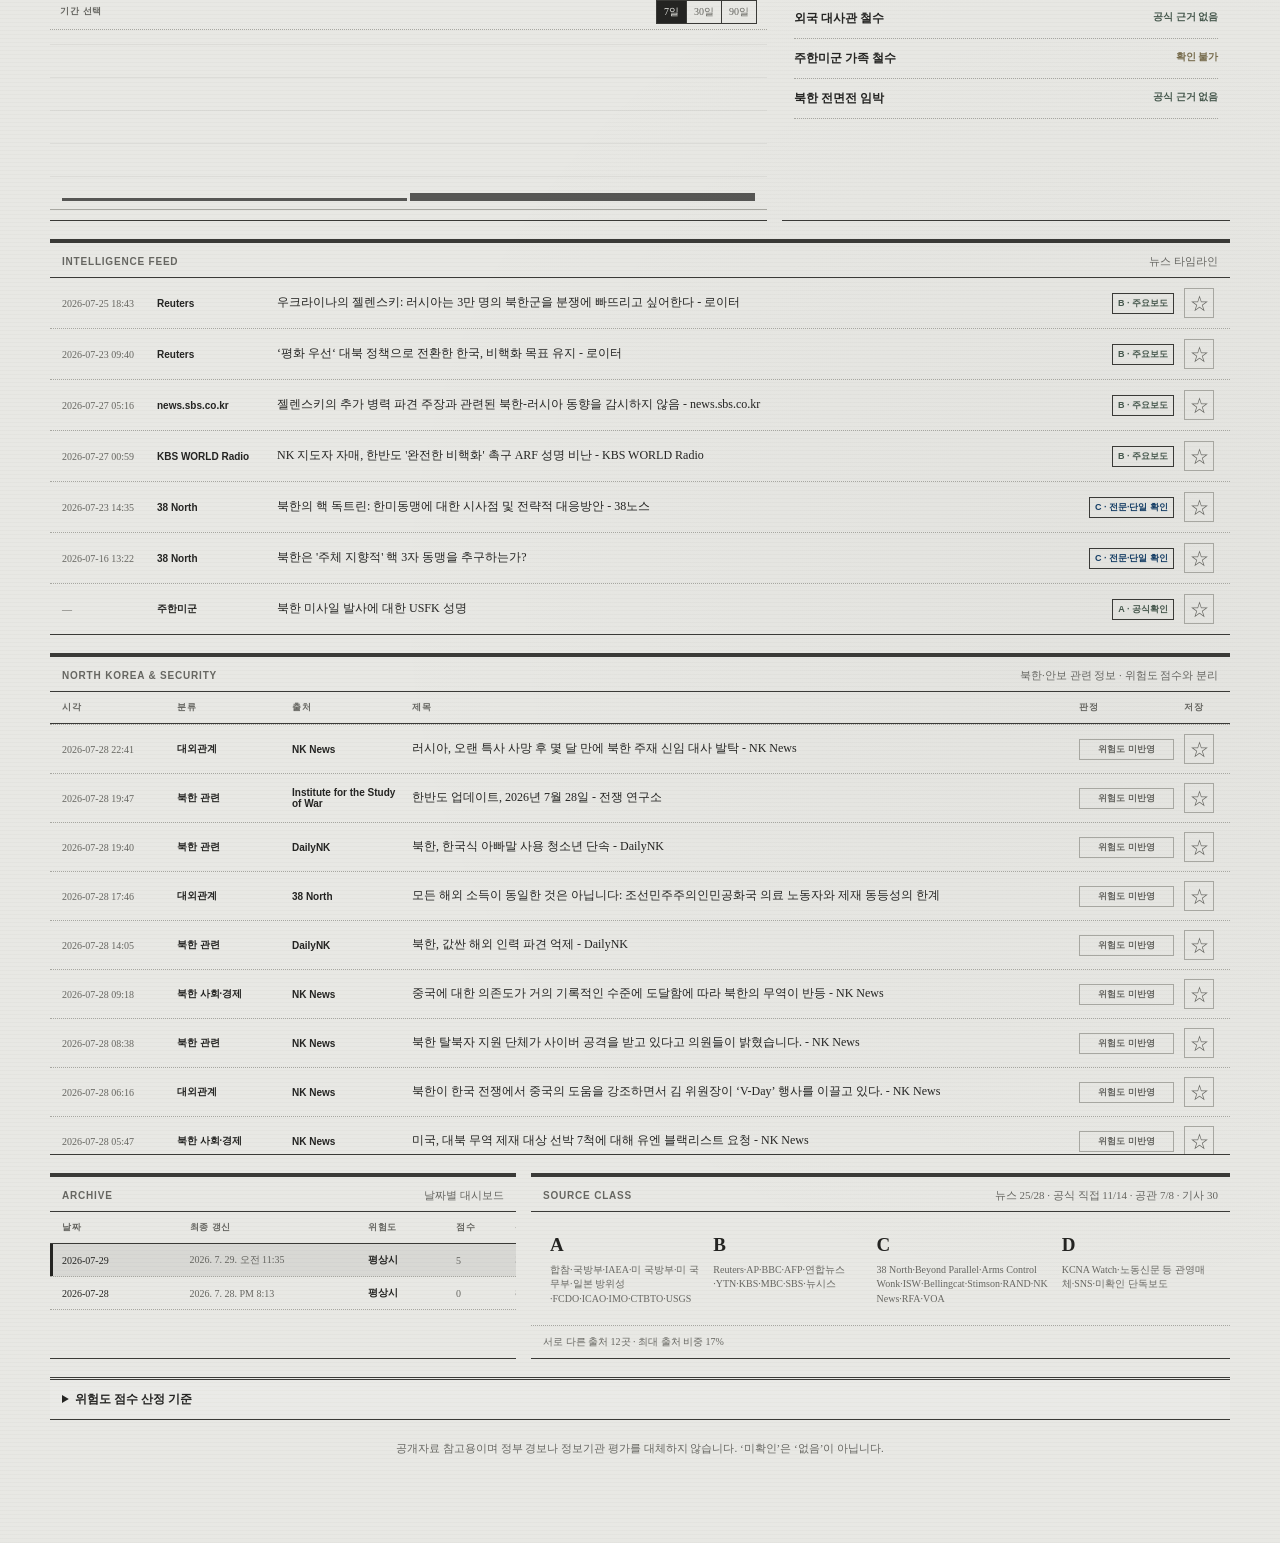
==== commit c6858cae: "Add layered OSINT and technology intelligence feeds" ====
--- a/index.html
+++ b/index.html
@@ -9,7 +9,7 @@
   <link rel="manifest" href="./manifest.webmanifest?v=13">
   <link rel="icon" href="./icon-32.png?v=13" type="image/png" sizes="32x32">
   <link rel="apple-touch-icon" href="./icon-180.png?v=13" sizes="180x180">
-  <link rel="stylesheet" href="./styles.css?v=22">
+  <link rel="stylesheet" href="./styles.css?v=24">
 </head>
 <body>
   <header class="terminal-header">
@@ -64,6 +64,15 @@
       <span>CLEARED <b id="stripCleared">0</b></span>
       <span>STATUS <b id="stripStatus">동일</b></span>
       <span>METHOD <b>공식 또는 신뢰 출처 2+</b></span>
+    </section>
+
+    <section id="anomalySection" class="module anomaly-module">
+      <header><span>ANOMALY WATCH</span><small>이상 징후·OSINT · 종합 위험점수와 분리</small></header>
+      <div class="anomaly-layout">
+        <div class="anomaly-index"><span>보조 이상지수</span><strong id="anomalyScore">0<small>/10</small></strong><b id="anomalyLevel">안정</b><p id="anomalyNote">공개자료의 이상 패턴을 확인 중입니다.</p></div>
+        <div id="anomalyCategories" class="anomaly-categories"></div>
+        <div class="osint-column"><h3>전문 분석·OSINT</h3><div id="osintWatch" class="osint-list"></div></div>
+      </div>
     </section>
 
     <section id="signalsSection" class="intelligence-board">
@@ -122,7 +131,7 @@
         <div class="source-classes">
           <span><b>A</b> 합참·국방부·IAEA·미 국방부·미 국무부·일본 방위성·FCDO·ICAO·IMO·CTBTO·USGS</span>
           <span><b>B</b> Reuters·AP·BBC·AFP·연합뉴스·YTN·KBS·MBC·SBS·뉴시스</span>
-          <span><b>C</b> 38 North·Beyond Parallel·NK News·RFA·VOA·Daily NK·Asia Press</span>
+          <span><b>C</b> 38 North·Beyond Parallel·Arms Control Wonk·ISW·Bellingcat·Stimson·RAND·NK News·RFA·VOA</span>
           <span><b>D</b> KCNA Watch·노동신문 등 관영매체·SNS·미확인 단독보도</span>
         </div>
         <p id="sourceCoverage" class="source-coverage">출처 편중 확인 중</p>
@@ -157,7 +166,7 @@
   <nav class="mobile-nav">
     <a href="#today">현황</a><a href="#signalsSection">지표</a><a href="#newsSection">뉴스</a><a href="./scrap.html">스크랩</a><button id="settingsButton">알림</button>
   </nav>
-  <script src="./bookmarks.js?v=22" defer></script>
-  <script src="./app.js?v=22" defer></script>
+  <script src="./bookmarks.js?v=24" defer></script>
+  <script src="./app.js?v=24" defer></script>
 </body>
 </html>
--- a/styles.css
+++ b/styles.css
@@ -280,6 +280,17 @@
 .related-item:hover { background: rgba(255,255,255,.33); }
 .related-item time { color: var(--faded); font-size: 10px; }
 .related-topic { font-size: 10px; font-weight: 700; }
+.anomaly-module{margin:14px 0;background:#deded8;border-color:#74746e}
+.anomaly-layout{display:grid;grid-template-columns:190px minmax(280px,.9fr) minmax(320px,1.4fr)}
+.anomaly-index,.anomaly-categories,.osint-column{padding:14px;border-right:1px solid var(--soft-rule)}
+.osint-column{border-right:0}.anomaly-index>span,.osint-column h3{font:700 10px Arial,sans-serif;letter-spacing:.08em;color:var(--faded)}
+.anomaly-index strong{display:block;font-size:46px;line-height:1;margin:12px 0 5px}.anomaly-index strong small{font-size:13px}
+.anomaly-index>b{display:inline-block;border:1px solid var(--rule);padding:3px 8px}.anomaly-index p{font-size:11px;color:var(--muted)}
+.anomaly-row{display:grid;grid-template-columns:1fr auto 30px;gap:8px;padding:8px 0;border-bottom:1px dotted var(--soft-rule);font-size:12px}
+.anomaly-row b{font-size:10px}.anomaly-row em{font-style:normal;text-align:right;color:var(--faded)}
+.anomaly-row.state-1 b{color:var(--attention)}.anomaly-row.state-2 b{color:var(--danger)}
+.osint-list a{display:grid;grid-template-columns:110px 1fr auto;gap:8px;padding:7px 0;border-bottom:1px dotted var(--soft-rule);color:inherit;text-decoration:none;font-size:11px}
+.osint-list a span,.osint-list a small{color:var(--faded)}.osint-list a:hover strong{text-decoration:underline}
 .no-score { padding: 3px 5px; border: 1px solid var(--soft-rule); color: var(--faded); font: 700 9px Arial,sans-serif; text-align: center; }
 
 .bottom-grid { display: grid; grid-template-columns: 1fr 1.5fr; gap: 15px; margin-top: 18px; }
@@ -384,6 +395,8 @@
 }
 
 @media (max-width: 650px) {
+  .anomaly-layout{grid-template-columns:1fr}.anomaly-index,.anomaly-categories,.osint-column{border-right:0;border-bottom:1px solid var(--soft-rule)}
+  .osint-list a{grid-template-columns:80px 1fr}.osint-list a small{grid-column:2}
   body { padding-bottom: 58px; }
   .terminal-header, .site-nav, main { width: min(100% - 20px,1180px); }
   .terminal-header {
@@ -466,12 +479,14 @@
   .mobile-nav-three { grid-template-columns: repeat(3,1fr); }
 }
 .tech-radar-board{margin-top:14px}
-.tech-radar-grid{display:grid;grid-template-columns:repeat(4,minmax(0,1fr));border:1px solid var(--line)}
+.tech-radar-grid{display:grid;grid-template-columns:repeat(3,minmax(0,1fr));border:1px solid var(--line)}
 .tech-radar-lane{min-width:0;border-right:1px solid var(--line);background:rgba(255,255,255,.2)}
 .tech-radar-lane:last-child{border-right:0}
 .tech-radar-lane>header{display:flex;justify-content:space-between;gap:8px;padding:10px;border-bottom:2px solid var(--ink);font-size:12px}
 .tech-radar-lane>header span{font-weight:800;letter-spacing:.08em}
 .tech-radar-lane>header small{color:var(--muted)}
+.layer-badge{display:inline-block;margin-left:4px;padding:2px 4px;border:1px solid var(--soft-rule);font:700 8px Arial,sans-serif;color:var(--faded)}
+.layer-badge.official{color:var(--normal)}.layer-badge.verified{color:#173f66}.layer-badge.community{color:var(--attention);border-style:dashed}
 .radar-list{display:grid}
 .radar-item{position:relative;display:grid;gap:6px;padding:10px 38px 10px 10px;border-bottom:1px dotted var(--line);min-height:102px}
 .radar-item:last-child{border-bottom:0}
@@ -483,8 +498,8 @@
 .radar-policy{margin:10px 0 0;color:var(--muted);font-size:12px}
 @media(max-width:980px){
   .tech-radar-grid{grid-template-columns:repeat(2,minmax(0,1fr))}
-  .tech-radar-lane:nth-child(2){border-right:0}
-  .tech-radar-lane:nth-child(-n+2){border-bottom:1px solid var(--line)}
+  .tech-radar-lane:nth-child(even){border-right:0}
+  .tech-radar-lane:nth-child(-n+4){border-bottom:1px solid var(--line)}
 }
 @media(max-width:620px){
   .tech-radar-grid{grid-template-columns:1fr}
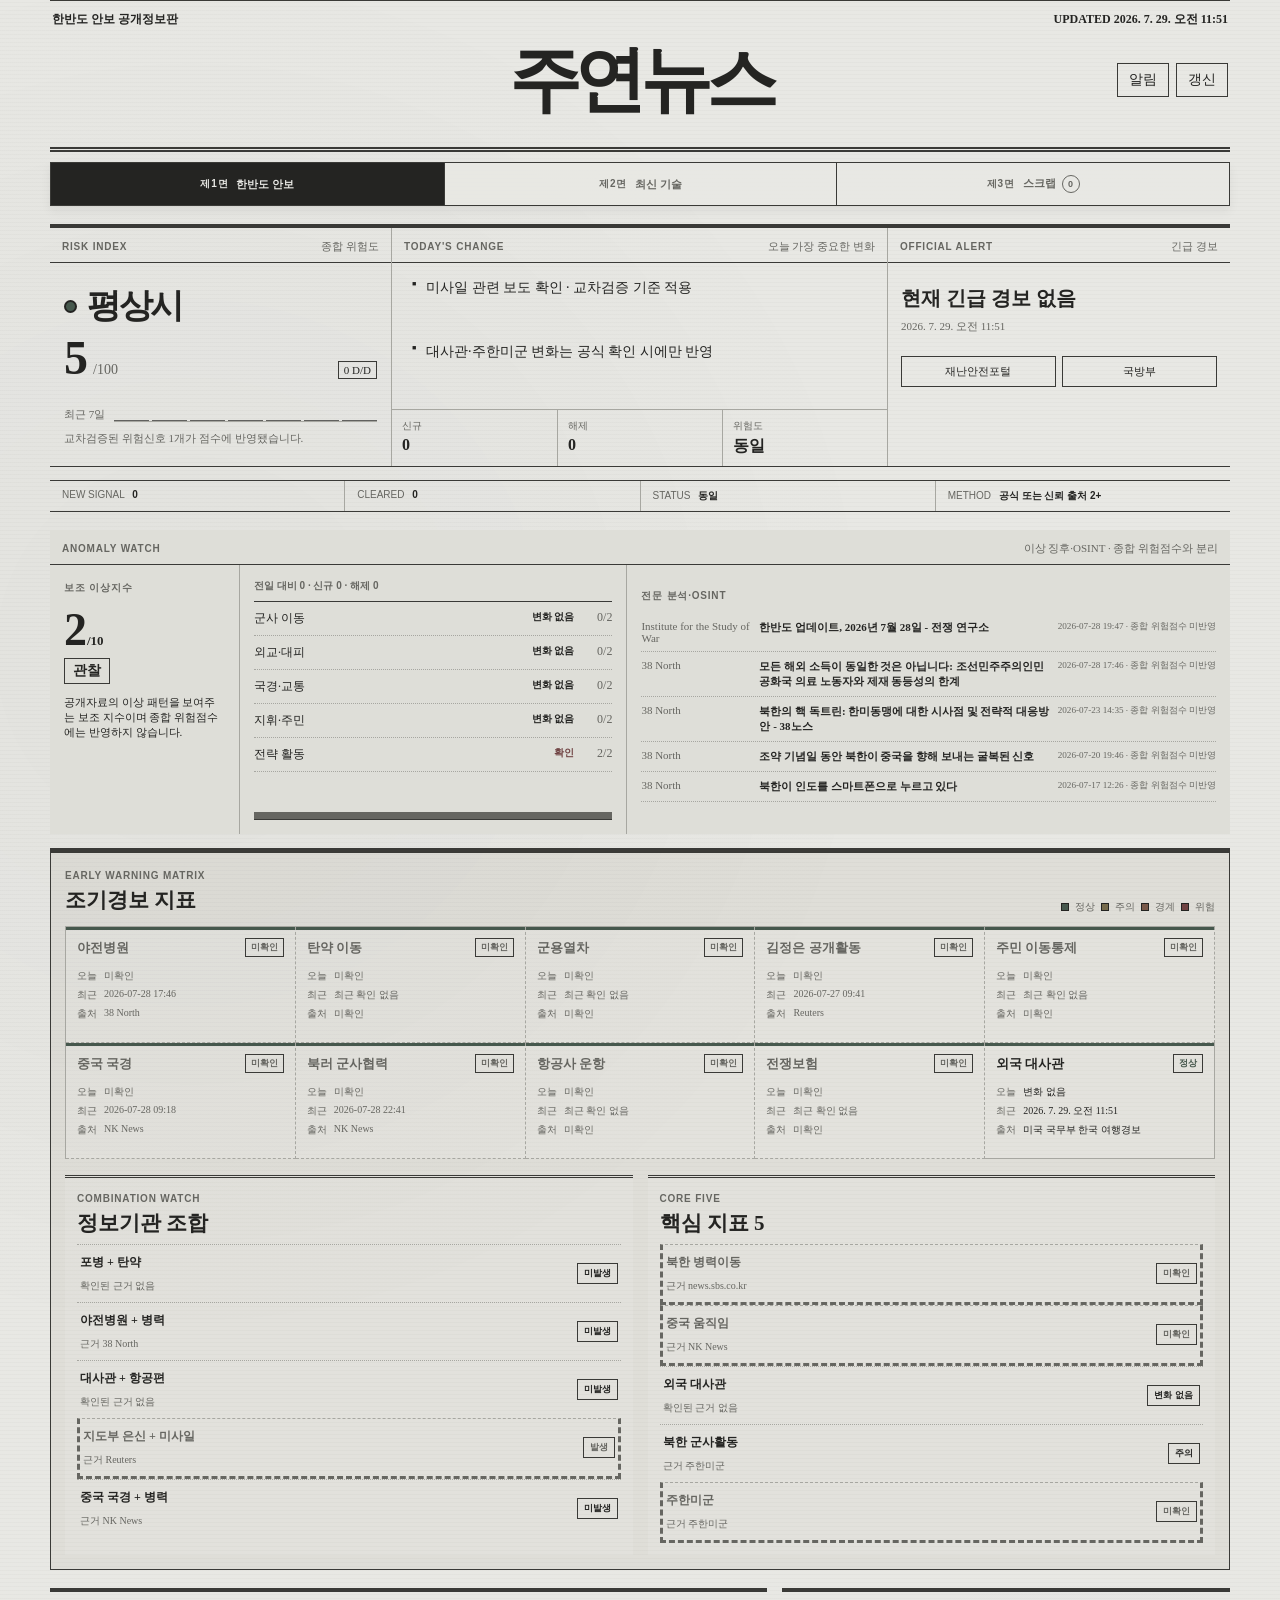
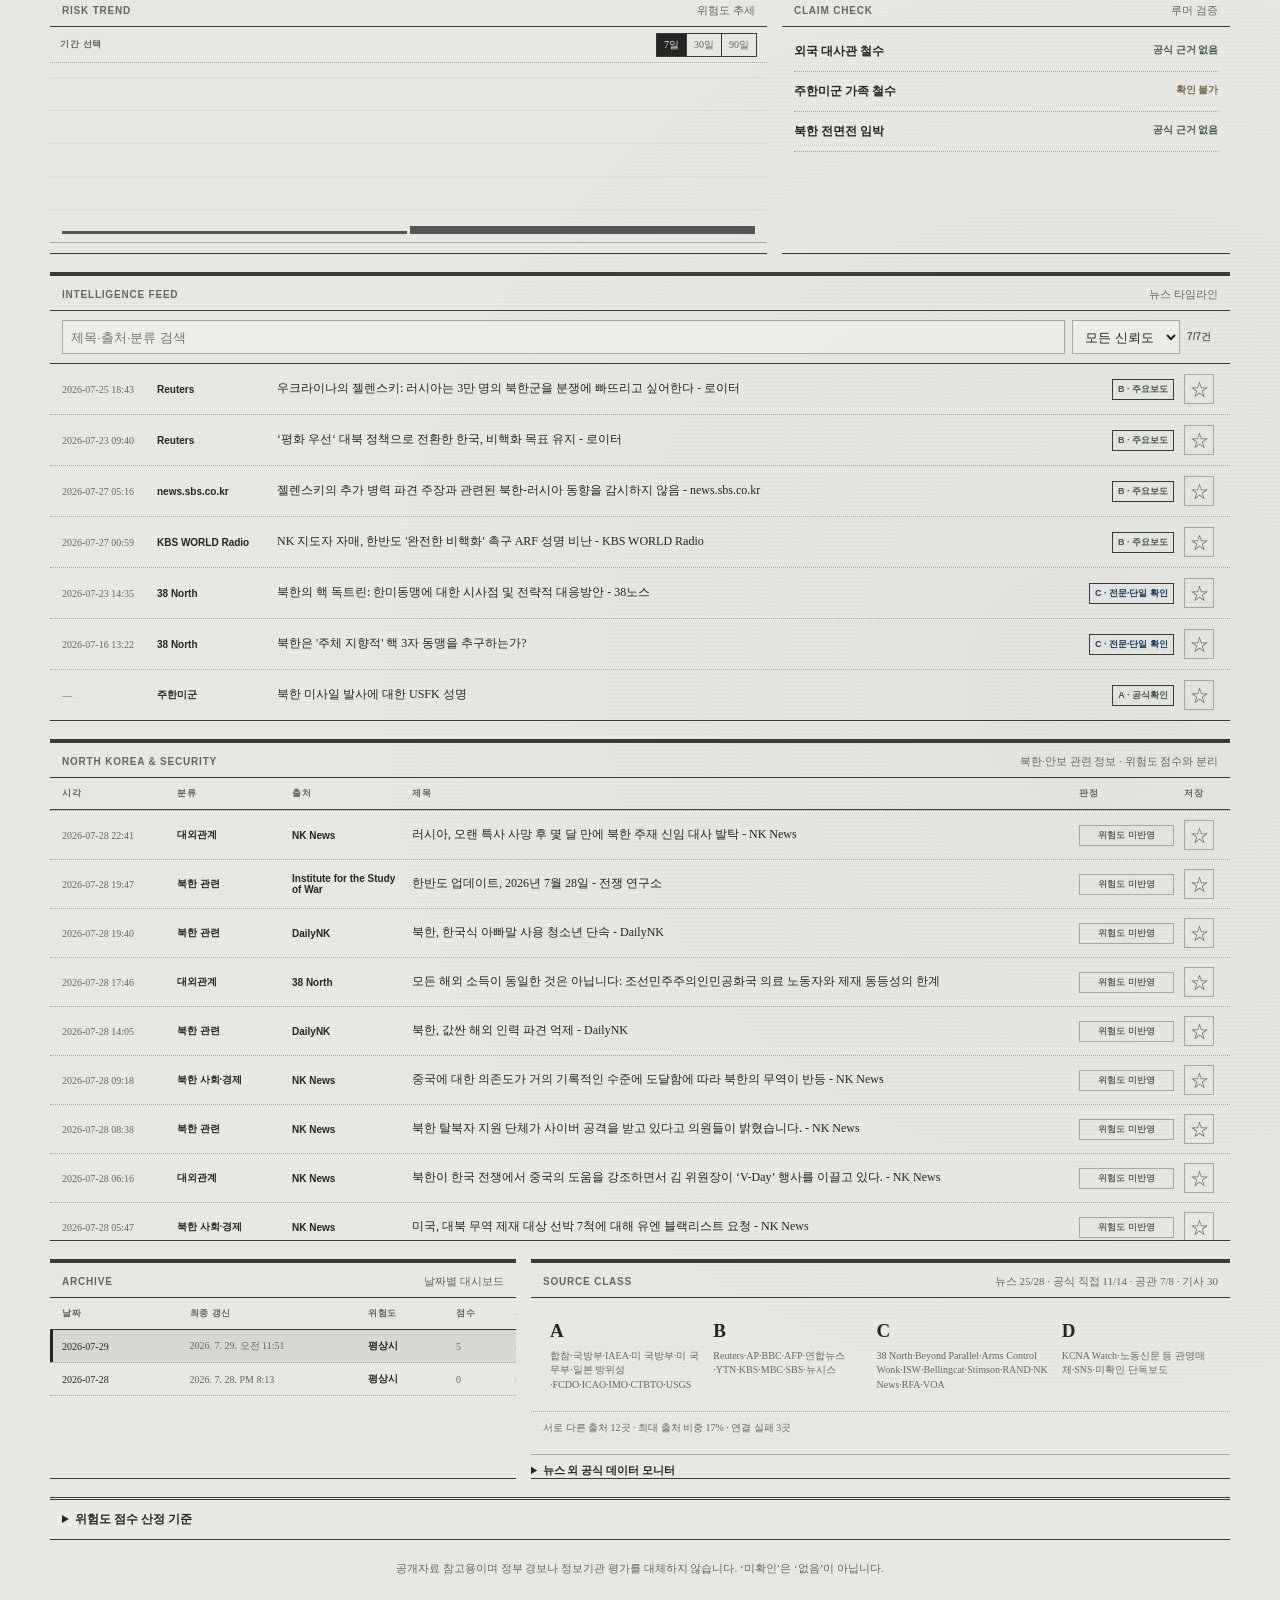
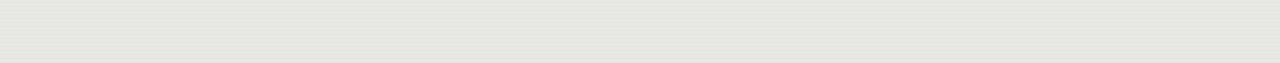
==== commit 1fa08701: "Add evidence trends filters and public data monitors" ====
--- a/index.html
+++ b/index.html
@@ -9,7 +9,7 @@
   <link rel="manifest" href="./manifest.webmanifest?v=13">
   <link rel="icon" href="./icon-32.png?v=13" type="image/png" sizes="32x32">
   <link rel="apple-touch-icon" href="./icon-180.png?v=13" sizes="180x180">
-  <link rel="stylesheet" href="./styles.css?v=24">
+  <link rel="stylesheet" href="./styles.css?v=25">
 </head>
 <body>
   <header class="terminal-header">
@@ -70,7 +70,7 @@
       <header><span>ANOMALY WATCH</span><small>이상 징후·OSINT · 종합 위험점수와 분리</small></header>
       <div class="anomaly-layout">
         <div class="anomaly-index"><span>보조 이상지수</span><strong id="anomalyScore">0<small>/10</small></strong><b id="anomalyLevel">안정</b><p id="anomalyNote">공개자료의 이상 패턴을 확인 중입니다.</p></div>
-        <div id="anomalyCategories" class="anomaly-categories"></div>
+        <div class="anomaly-categories"><div id="anomalyChange" class="anomaly-change">전일 변화 확인 중</div><div id="anomalyCategories"></div><div id="anomalyTrend" class="anomaly-trend" aria-label="최근 이상지수 추세"></div></div>
         <div class="osint-column"><h3>전문 분석·OSINT</h3><div id="osintWatch" class="osint-list"></div></div>
       </div>
     </section>
@@ -112,6 +112,11 @@
 
     <section id="newsSection" class="module news-module">
       <header><span>INTELLIGENCE FEED</span><small>뉴스 타임라인</small></header>
+      <div class="feed-controls">
+        <input id="securitySearch" type="search" placeholder="제목·출처·분류 검색" aria-label="안보 뉴스 검색">
+        <select id="securityGrade" aria-label="신뢰도 필터"><option value="all">모든 신뢰도</option><option value="A">A 공식</option><option value="B">B 주요 보도</option><option value="C">C 전문 분석</option><option value="D">D 참고</option></select>
+        <span id="securityResult">전체</span>
+      </div>
       <div id="news" class="timeline"></div>
     </section>
 
@@ -135,6 +140,7 @@
           <span><b>D</b> KCNA Watch·노동신문 등 관영매체·SNS·미확인 단독보도</span>
         </div>
         <p id="sourceCoverage" class="source-coverage">출처 편중 확인 중</p>
+        <details class="public-monitor"><summary>뉴스 외 공식 데이터 모니터</summary><div id="publicDataMonitors"></div></details>
       </article>
     </section>
 
@@ -157,7 +163,10 @@
         <label><input type="checkbox" value="score" checked> 점수 상승</label>
         <label><input type="checkbox" value="level" checked> 단계 상승</label>
         <label><input type="checkbox" value="official" checked> 공식 긴급경보</label>
+        <label><input type="checkbox" value="anomaly" checked> 이상지수 상승</label>
+        <label><input type="checkbox" value="keyword"> 관심 키워드 포함</label>
       </fieldset>
+      <label class="keyword-setting"><span>관심 키워드</span><input id="notificationKeywords" type="text" placeholder="예: 대사관, 미사일, OpenAI"></label>
       <p id="notificationStatus">알림 상태 확인 중</p>
       <small>무료 정적 PWA이므로 앱이 완전히 종료된 동안의 실시간 푸시는 보장되지 않습니다.</small>
     </form>
@@ -166,7 +175,7 @@
   <nav class="mobile-nav">
     <a href="#today">현황</a><a href="#signalsSection">지표</a><a href="#newsSection">뉴스</a><a href="./scrap.html">스크랩</a><button id="settingsButton">알림</button>
   </nav>
-  <script src="./bookmarks.js?v=24" defer></script>
-  <script src="./app.js?v=24" defer></script>
+  <script src="./bookmarks.js?v=25" defer></script>
+  <script src="./app.js?v=25" defer></script>
 </body>
 </html>
--- a/styles.css
+++ b/styles.css
@@ -286,11 +286,21 @@
 .osint-column{border-right:0}.anomaly-index>span,.osint-column h3{font:700 10px Arial,sans-serif;letter-spacing:.08em;color:var(--faded)}
 .anomaly-index strong{display:block;font-size:46px;line-height:1;margin:12px 0 5px}.anomaly-index strong small{font-size:13px}
 .anomaly-index>b{display:inline-block;border:1px solid var(--rule);padding:3px 8px}.anomaly-index p{font-size:11px;color:var(--muted)}
-.anomaly-row{display:grid;grid-template-columns:1fr auto 30px;gap:8px;padding:8px 0;border-bottom:1px dotted var(--soft-rule);font-size:12px}
+.anomaly-change{padding:0 0 8px;border-bottom:1px solid var(--rule);font:700 10px Arial,sans-serif;color:var(--faded)}
+.anomaly-row{padding:0;border-bottom:1px dotted var(--soft-rule);font-size:12px}
+.anomaly-row summary{display:grid;grid-template-columns:1fr auto 30px;gap:8px;padding:8px 0;cursor:pointer;list-style:none}.anomaly-row summary::-webkit-details-marker{display:none}
 .anomaly-row b{font-size:10px}.anomaly-row em{font-style:normal;text-align:right;color:var(--faded)}
+.anomaly-evidence{display:grid;gap:5px;padding:0 0 10px 12px}.anomaly-evidence a{color:inherit;font-size:10px}.anomaly-evidence small{color:var(--faded)}
+.anomaly-trend{display:flex;align-items:end;gap:2px;height:38px;margin-top:10px;border-bottom:1px solid var(--rule)}.anomaly-trend i{flex:1;min-width:3px;background:var(--faded)}
 .anomaly-row.state-1 b{color:var(--attention)}.anomaly-row.state-2 b{color:var(--danger)}
 .osint-list a{display:grid;grid-template-columns:110px 1fr auto;gap:8px;padding:7px 0;border-bottom:1px dotted var(--soft-rule);color:inherit;text-decoration:none;font-size:11px}
 .osint-list a span,.osint-list a small{color:var(--faded)}.osint-list a:hover strong{text-decoration:underline}
+.feed-controls{display:grid;grid-template-columns:minmax(190px,1fr) auto auto auto;gap:7px;padding:9px 12px;border-bottom:1px solid var(--rule)}
+.feed-controls input,.feed-controls select,.keyword-setting input{min-height:34px;border:1px solid var(--soft-rule);background:rgba(255,255,255,.25);color:var(--ink);padding:6px 8px;font:12px inherit}
+.feed-controls>span{align-self:center;color:var(--faded);font:700 10px Arial,sans-serif}
+.keyword-setting{display:grid;gap:5px;margin:10px 0;font-size:12px}.import-button{display:grid;place-items:center;cursor:pointer}
+.public-monitor{margin-top:10px;border-top:1px solid var(--soft-rule);padding-top:8px}.public-monitor summary{cursor:pointer;font-size:11px;font-weight:700}
+.public-monitor>div{display:grid;margin-top:7px}.public-monitor a{display:grid;grid-template-columns:1fr 1fr auto;gap:8px;padding:6px 0;border-bottom:1px dotted var(--soft-rule);color:inherit;text-decoration:none;font-size:10px}.public-monitor a em{font-style:normal;color:var(--faded)}
 .no-score { padding: 3px 5px; border: 1px solid var(--soft-rule); color: var(--faded); font: 700 9px Arial,sans-serif; text-align: center; }
 
 .bottom-grid { display: grid; grid-template-columns: 1fr 1.5fr; gap: 15px; margin-top: 18px; }
@@ -397,6 +407,8 @@
 @media (max-width: 650px) {
   .anomaly-layout{grid-template-columns:1fr}.anomaly-index,.anomaly-categories,.osint-column{border-right:0;border-bottom:1px solid var(--soft-rule)}
   .osint-list a{grid-template-columns:80px 1fr}.osint-list a small{grid-column:2}
+  .feed-controls{grid-template-columns:1fr 1fr}.feed-controls input{grid-column:1/-1}.feed-controls>span{justify-self:end}
+  .public-monitor a{grid-template-columns:1fr auto}.public-monitor a span{grid-column:1}.public-monitor a em{grid-column:2;grid-row:1/3}
   body { padding-bottom: 58px; }
   .terminal-header, .site-nav, main { width: min(100% - 20px,1180px); }
   .terminal-header {
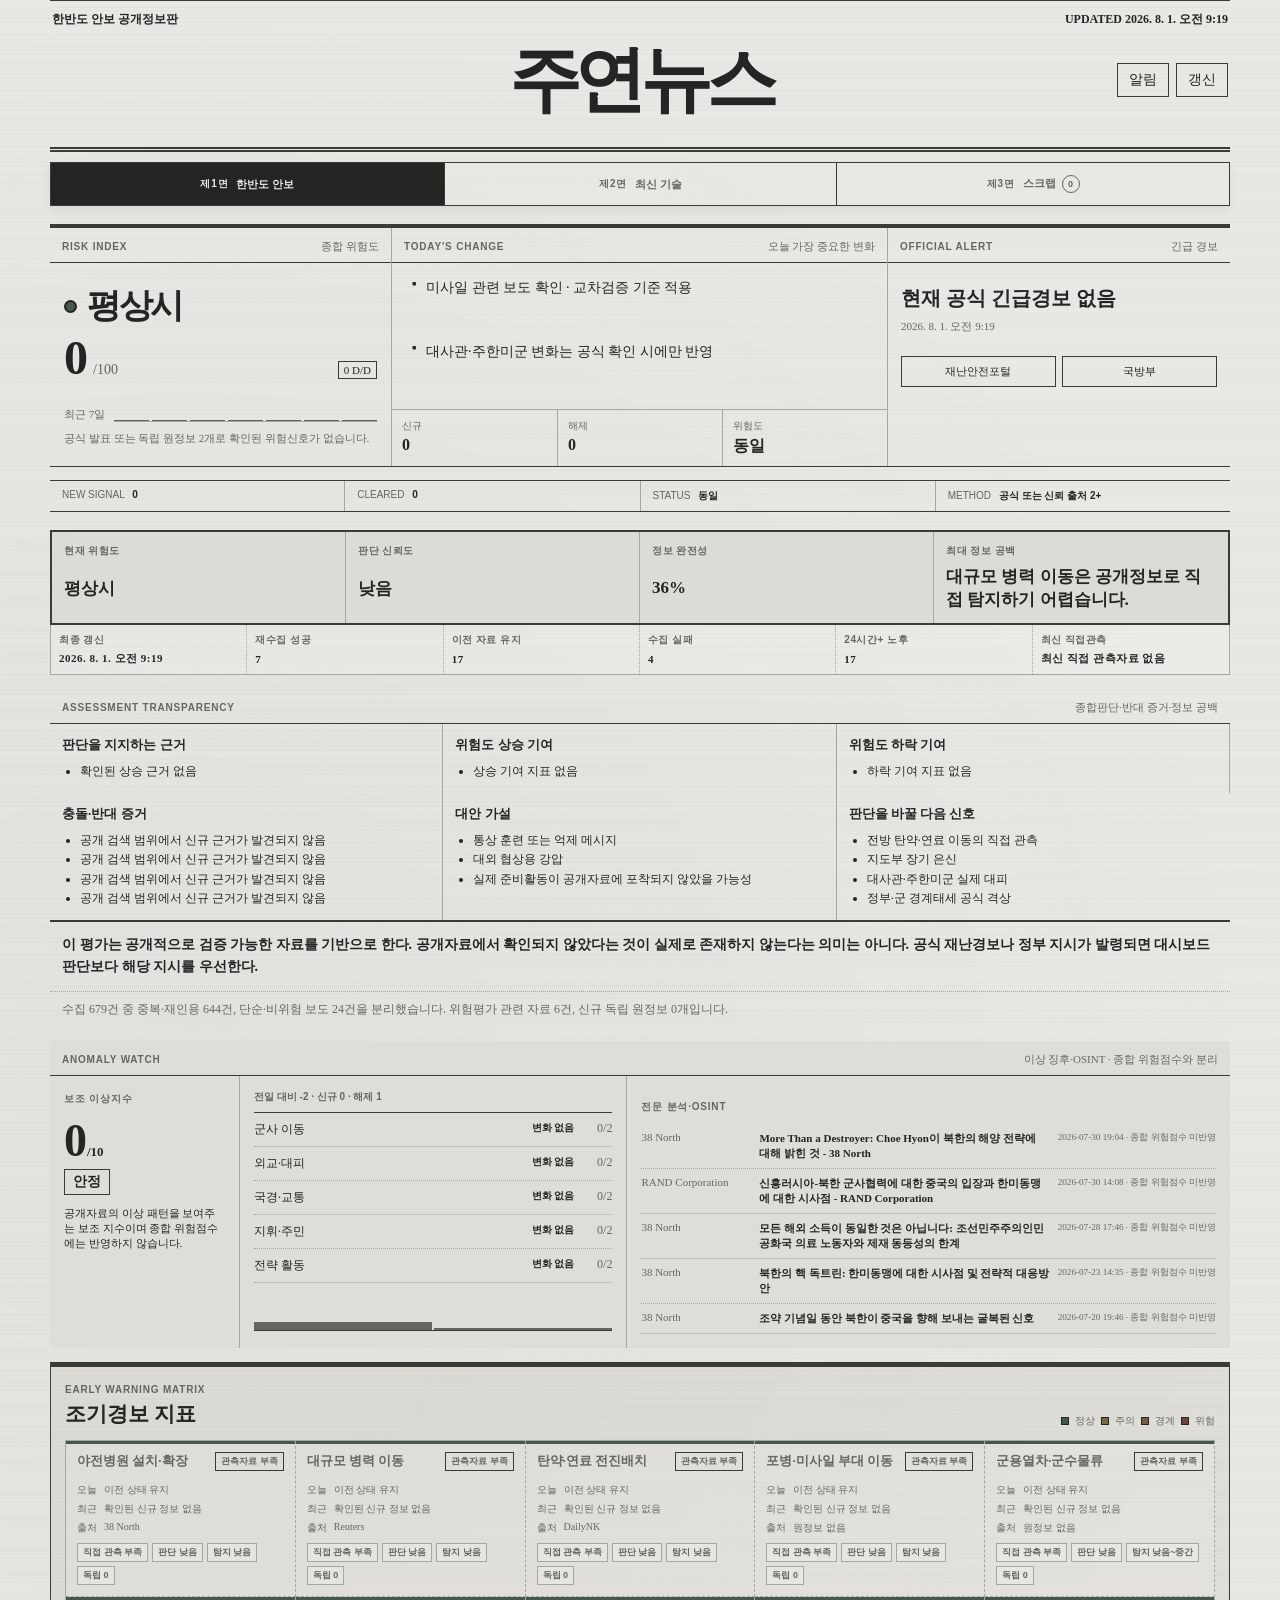
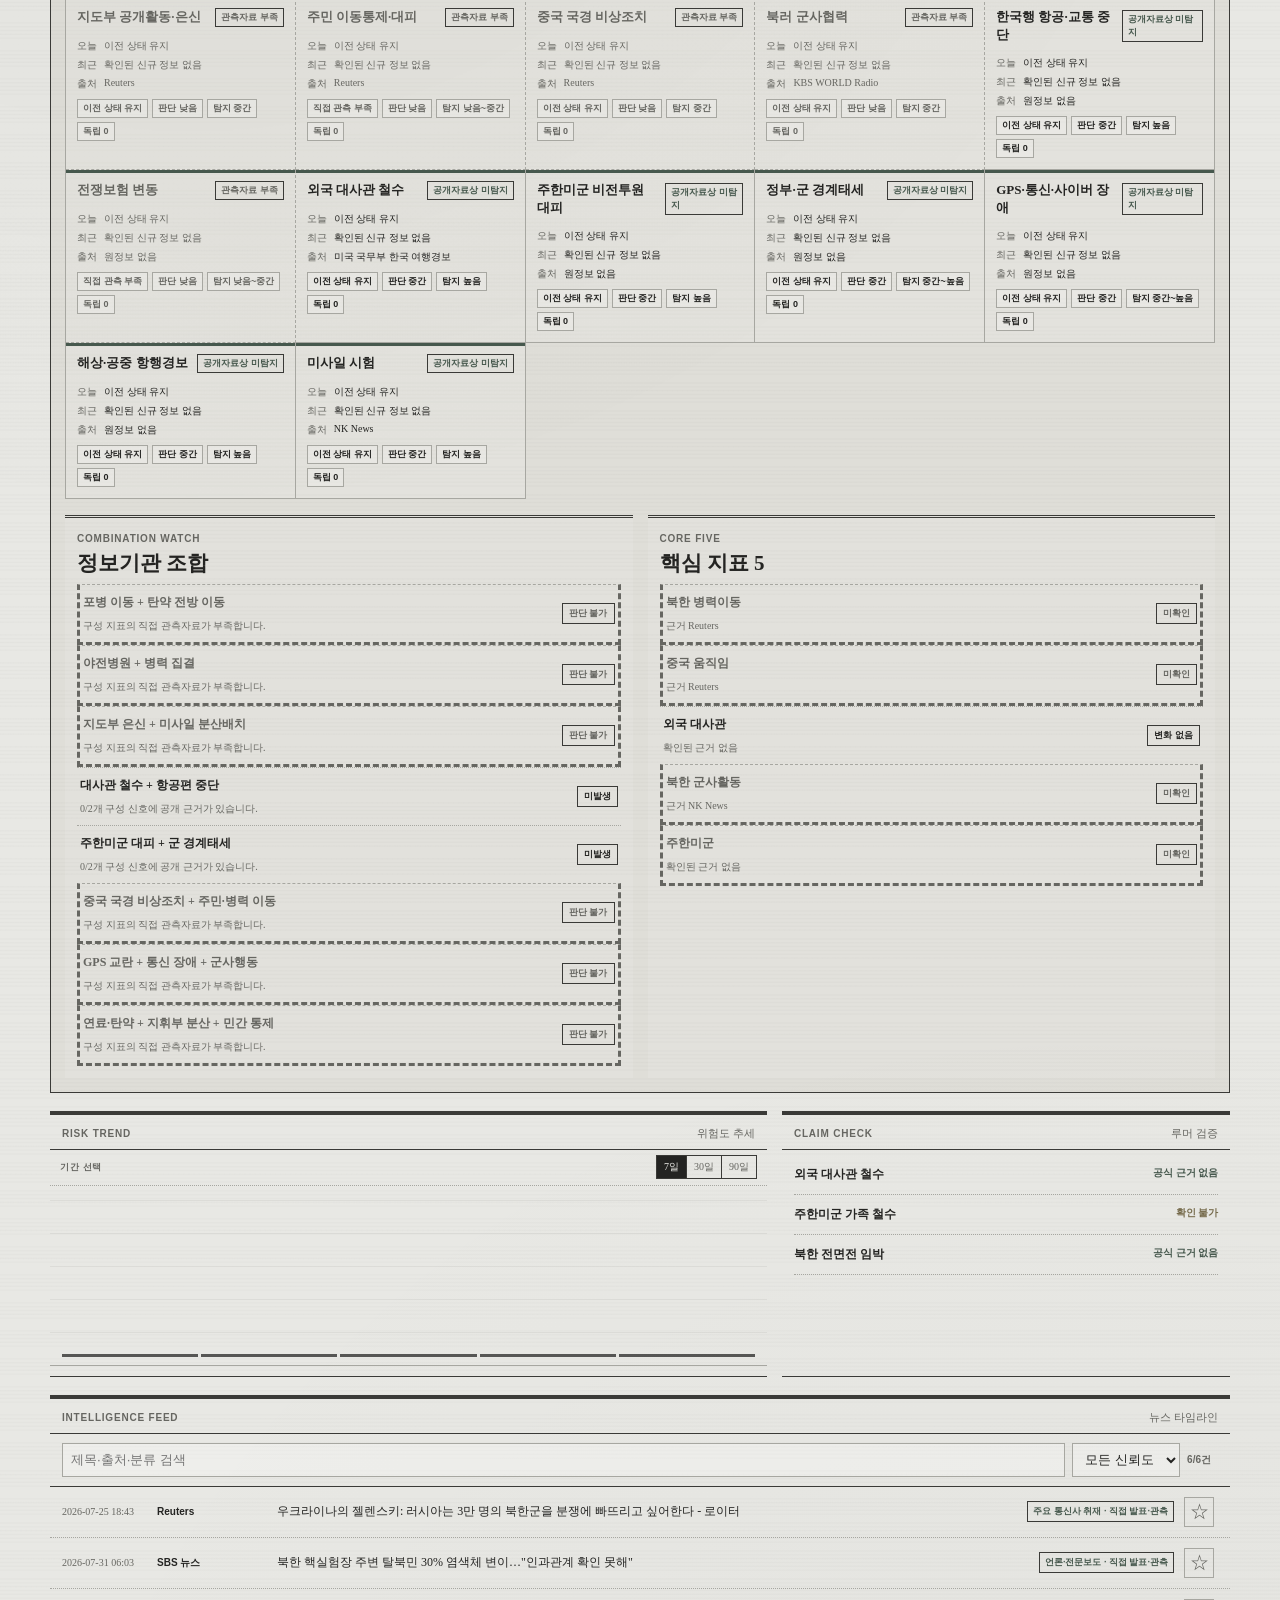
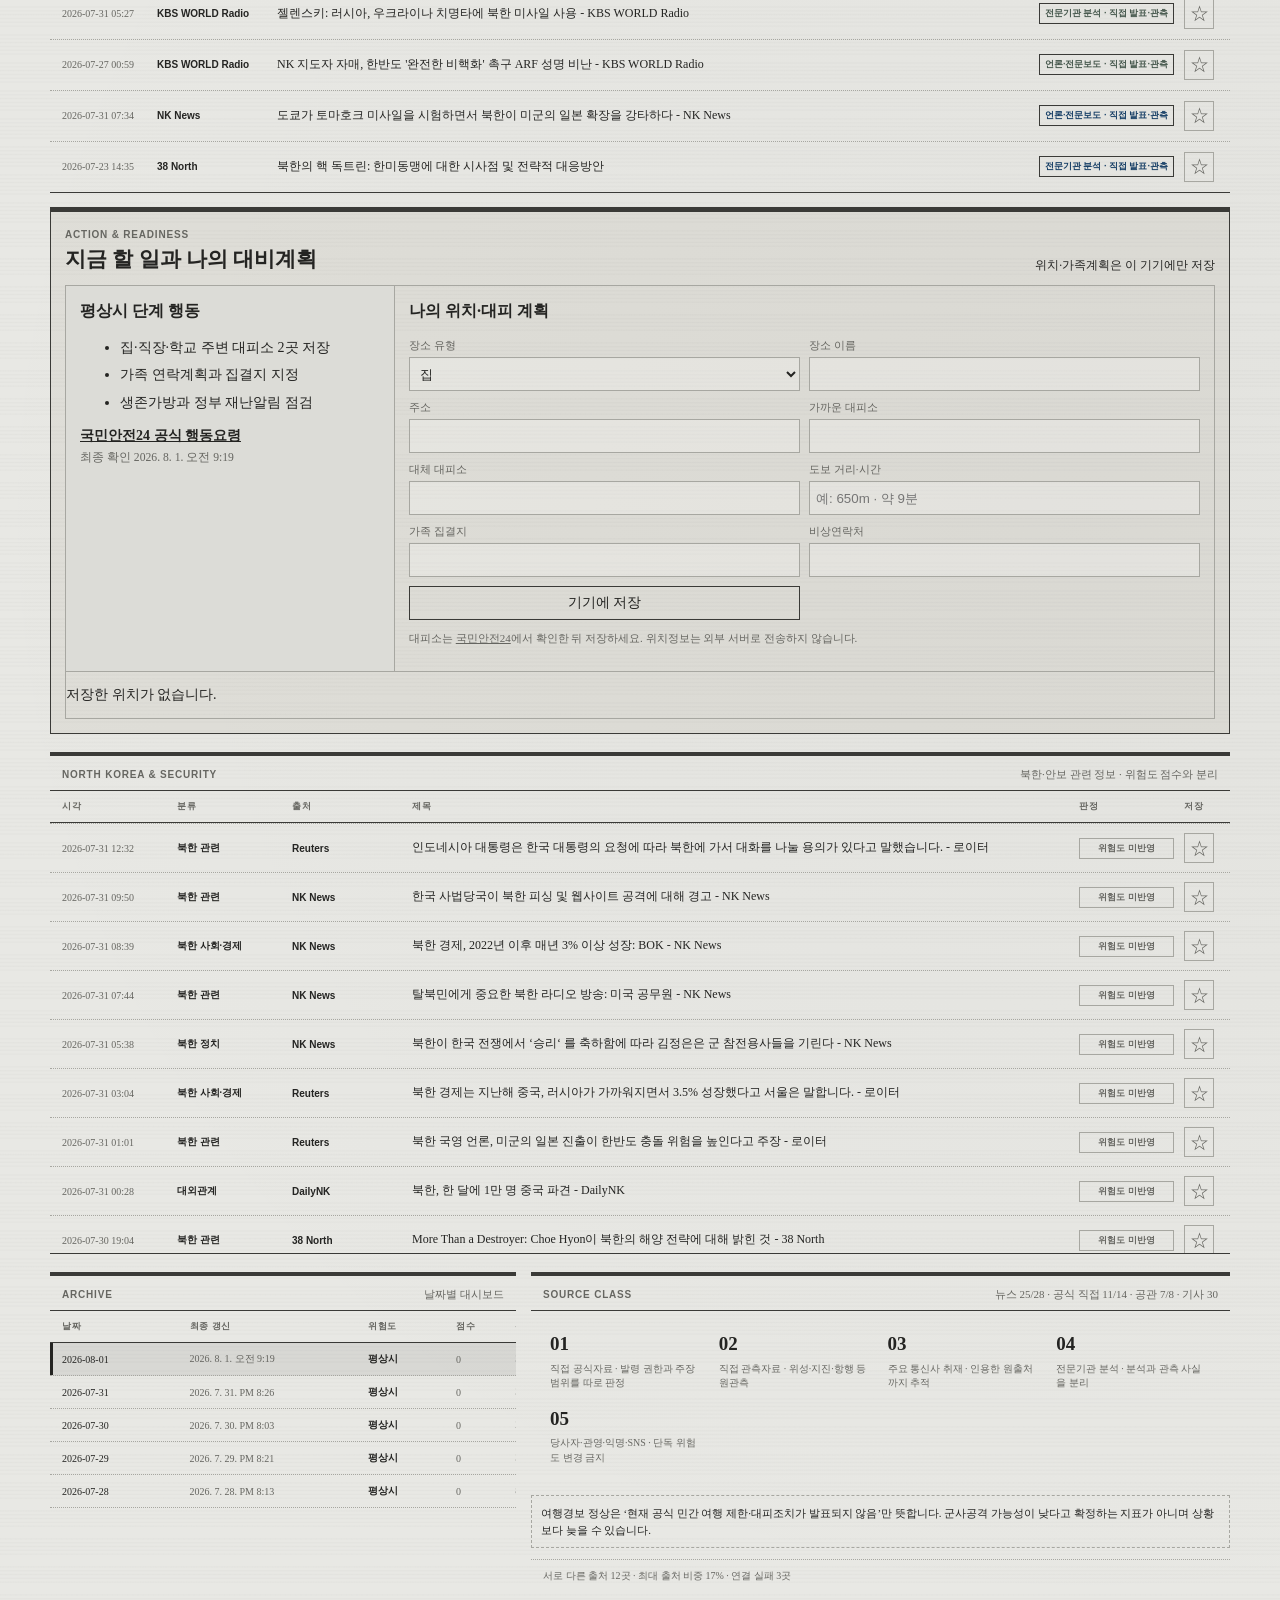
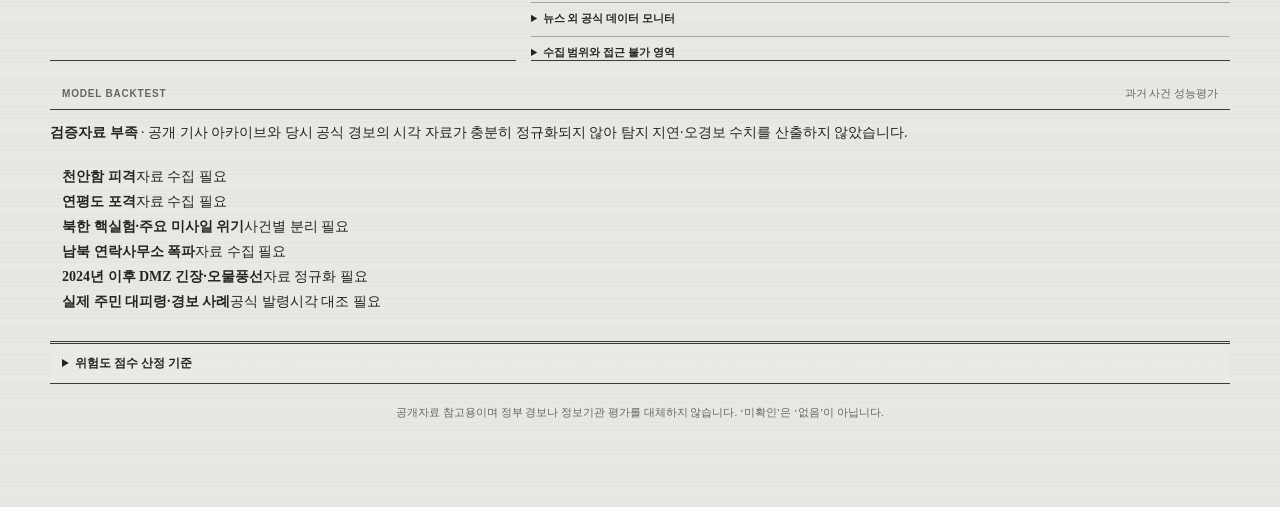
==== commit fc20dd4a: "안보 판단 신뢰도와 대비 기능 전면 보강 # Conflicts: #	data/dashboard.json #	data/history/2026-08-01.json #	data/hist" ====
--- a/index.html
+++ b/index.html
@@ -4,14 +4,16 @@
   <meta charset="utf-8">
   <meta name="viewport" content="width=device-width,initial-scale=1,viewport-fit=cover">
   <meta name="theme-color" content="#e8e8e4">
+  <meta http-equiv="Content-Security-Policy" content="default-src 'self'; script-src 'self'; style-src 'self' 'unsafe-inline'; img-src 'self' data:; connect-src 'self'; object-src 'none'; base-uri 'self'; form-action 'self'">
   <meta name="description" content="공개 출처 기반 한반도 안보 변화 인텔리전스 대시보드">
   <title>주연뉴스</title>
   <link rel="manifest" href="./manifest.webmanifest?v=13">
   <link rel="icon" href="./icon-32.png?v=13" type="image/png" sizes="32x32">
   <link rel="apple-touch-icon" href="./icon-180.png?v=13" sizes="180x180">
-  <link rel="stylesheet" href="./styles.css?v=25">
+  <link rel="stylesheet" href="./styles.css?v=26">
 </head>
 <body>
+  <div id="offlineBanner" class="offline-banner" hidden>현재 오프라인 상태입니다. 표시된 위험도는 실시간 정보가 아니며 마지막 저장 시각 기준입니다.</div>
   <header class="terminal-header">
     <a href="./" class="wordmark">주연뉴스 <span>INTELLIGENCE</span></a>
     <div class="market-clock"><span class="live-dot"></span><span id="updatedAt">데이터 확인 중</span></div>
@@ -64,6 +66,36 @@
       <span>CLEARED <b id="stripCleared">0</b></span>
       <span>STATUS <b id="stripStatus">동일</b></span>
       <span>METHOD <b>공식 또는 신뢰 출처 2+</b></span>
+    </section>
+
+    <section class="quality-strip" aria-label="판단 품질">
+      <article><span>현재 위험도</span><strong id="qualityRisk">확인 중</strong></article>
+      <article><span>판단 신뢰도</span><strong id="judgmentConfidence">확인 중</strong></article>
+      <article><span>정보 완전성</span><strong id="dataCompleteness">—%</strong></article>
+      <article><span>최대 정보 공백</span><strong id="largestGap">확인 중</strong></article>
+    </section>
+
+    <section class="freshness-strip" aria-label="데이터 최신성과 수집 상태">
+      <span>최종 갱신 <b id="qualityUpdated">—</b></span>
+      <span>재수집 성공 <b id="successfulIndicators">0</b></span>
+      <span>이전 자료 유지 <b id="retainedIndicators">0</b></span>
+      <span>수집 실패 <b id="failedIndicators">0</b></span>
+      <span>24시간+ 노후 <b id="staleIndicators">0</b></span>
+      <span>최신 직접관측 <b id="latestDirect">—</b></span>
+    </section>
+
+    <section class="module decision-module">
+      <header><span>ASSESSMENT TRANSPARENCY</span><small>종합판단·반대 증거·정보 공백</small></header>
+      <div class="decision-grid">
+        <article><h3>판단을 지지하는 근거</h3><ul id="supportingEvidence"></ul></article>
+        <article><h3>위험도 상승 기여</h3><ul id="upwardContributors"></ul></article>
+        <article><h3>위험도 하락 기여</h3><ul id="downwardContributors"></ul></article>
+        <article><h3>충돌·반대 증거</h3><ul id="opposingEvidence"></ul></article>
+        <article><h3>대안 가설</h3><ul id="alternativeHypotheses"></ul></article>
+        <article><h3>판단을 바꿀 다음 신호</h3><ul id="nextSignals"></ul></article>
+      </div>
+      <p id="assessmentDisclaimer" class="assessment-disclaimer"></p>
+      <p id="ingestionSummary" class="ingestion-summary"></p>
     </section>
 
     <section id="anomalySection" class="module anomaly-module">
@@ -120,6 +152,19 @@
       <div id="news" class="timeline"></div>
     </section>
 
+    <section id="preparednessSection" class="intelligence-board preparedness-board">
+      <div class="section-title"><div><span>ACTION &amp; READINESS</span><h2>지금 할 일과 나의 대비계획</h2></div><small>위치·가족계획은 이 기기에만 저장</small></div>
+      <div class="preparedness-grid">
+        <article class="action-card"><h3 id="actionLevel">평상시 행동</h3><ul id="actionList"></ul><a id="officialGuidance" href="https://www.safekorea.go.kr/safekorea-kor/acts/nacts/action-guide.do?actsHeaderTitle=%EB%B9%84%EC%83%81%EC%82%AC%ED%83%9C&amp;category=stateOfEmergency&amp;menuSn=4" target="_blank" rel="noreferrer">국민안전24 공식 행동요령</a><small id="guidanceCheckedAt">최종 확인 —</small></article>
+        <article class="local-plan">
+          <h3>나의 위치·대피 계획</h3>
+          <form id="placeForm"><label>장소 유형<select id="placeType"><option>집</option><option>직장</option><option>학교</option><option>가족 거주지</option><option>자주 방문하는 장소</option></select></label><label>장소 이름<input id="placeName" maxlength="60" required></label><label>주소<input id="placeAddress" maxlength="160" required></label><label>가까운 대피소<input id="primaryShelter" maxlength="160"></label><label>대체 대피소<input id="alternateShelter" maxlength="160"></label><label>도보 거리·시간<input id="walkingInfo" maxlength="80" placeholder="예: 650m · 약 9분"></label><label>가족 집결지<input id="meetingPoint" maxlength="160"></label><label>비상연락처<input id="emergencyContact" maxlength="100"></label><button class="terminal-button" type="submit">기기에 저장</button></form>
+          <p>대피소는 <a href="https://www.safekorea.go.kr/" target="_blank" rel="noreferrer">국민안전24</a>에서 확인한 뒤 저장하세요. 위치정보는 외부 서버로 전송하지 않습니다.</p>
+        </article>
+      </div>
+      <div id="savedPlaces" class="saved-places"></div>
+    </section>
+
     <section id="relatedSection" class="module news-module related-module">
       <header><span>NORTH KOREA &amp; SECURITY</span><small>북한·안보 관련 정보 · 위험도 점수와 분리</small></header>
       <div class="related-head" aria-hidden="true"><span>시각</span><span>분류</span><span>출처</span><span>제목</span><span>판정</span><span>저장</span></div>
@@ -133,21 +178,26 @@
       </article>
       <article class="module source-module">
         <header><span>SOURCE CLASS</span><small id="sourceHealth">정보처 연결 확인 중</small></header>
-        <div class="source-classes">
-          <span><b>A</b> 합참·국방부·IAEA·미 국방부·미 국무부·일본 방위성·FCDO·ICAO·IMO·CTBTO·USGS</span>
-          <span><b>B</b> Reuters·AP·BBC·AFP·연합뉴스·YTN·KBS·MBC·SBS·뉴시스</span>
-          <span><b>C</b> 38 North·Beyond Parallel·Arms Control Wonk·ISW·Bellingcat·Stimson·RAND·NK News·RFA·VOA</span>
-          <span><b>D</b> KCNA Watch·노동신문 등 관영매체·SNS·미확인 단독보도</span>
-        </div>
+      <div class="source-classes">
+          <span><b>01</b> 직접 공식자료 · 발령 권한과 주장 범위를 따로 판정</span>
+          <span><b>02</b> 직접 관측자료 · 위성·지진·항행 등 원관측</span>
+          <span><b>03</b> 주요 통신사 취재 · 인용한 원출처까지 추적</span>
+          <span><b>04</b> 전문기관 분석 · 분석과 관측 사실을 분리</span>
+          <span><b>05</b> 당사자·관영·익명·SNS · 단독 위험도 변경 금지</span>
+      </div>
+        <p class="travel-warning-note">여행경보 정상은 ‘현재 공식 민간 여행 제한·대피조치가 발표되지 않음’만 뜻합니다. 군사공격 가능성이 낮다고 확정하는 지표가 아니며 상황보다 늦을 수 있습니다.</p>
         <p id="sourceCoverage" class="source-coverage">출처 편중 확인 중</p>
         <details class="public-monitor"><summary>뉴스 외 공식 데이터 모니터</summary><div id="publicDataMonitors"></div></details>
-      </article>
-    </section>
+        <details class="public-monitor"><summary>수집 범위와 접근 불가 영역</summary><div id="collectionScope"></div></details>
+      </article>
+    </section>
+
+    <section class="module backtest-module"><header><span>MODEL BACKTEST</span><small>과거 사건 성능평가</small></header><div id="backtestStatus">검증자료 확인 중</div></section>
 
     <details class="methodology">
       <summary>위험도 점수 산정 기준</summary>
       <div id="scoreWeights" class="weight-grid"></div>
-      <p>뉴스 수는 점수에 반영하지 않습니다. 공식 발표 또는 서로 다른 신뢰 출처 2곳 이상으로 확인된 사건만 반영합니다.</p>
+      <p>뉴스 수는 점수에 반영하지 않습니다. 0–14 평상시, 15–29 관심, 30–49 주의, 50–69 경계, 70 이상 심각입니다. 공식 발령 또는 서로 독립된 신뢰 가능한 원정보 2개 이상을 원칙으로 하며, 결정적 공식 신호·복합 신호·반대 증거·정보 공백과 단계 하향 보류 조건을 별도로 적용합니다.</p>
     </details>
 
     <aside class="disclaimer">공개자료 참고용이며 정부 경보나 정보기관 평가를 대체하지 않습니다. ‘미확인’은 ‘없음’이 아닙니다.</aside>
@@ -175,7 +225,8 @@
   <nav class="mobile-nav">
     <a href="#today">현황</a><a href="#signalsSection">지표</a><a href="#newsSection">뉴스</a><a href="./scrap.html">스크랩</a><button id="settingsButton">알림</button>
   </nav>
-  <script src="./bookmarks.js?v=25" defer></script>
-  <script src="./app.js?v=25" defer></script>
+  <script src="./bookmarks.js?v=26" defer></script>
+  <script src="./readiness.js?v=26" defer></script>
+  <script src="./app.js?v=26" defer></script>
 </body>
 </html>
--- a/styles.css
+++ b/styles.css
@@ -12,6 +12,16 @@
   --warning: #785849;
   --danger: #704343;
 }
+.offline-banner{position:sticky;top:0;z-index:60;padding:9px 16px;border-bottom:2px solid var(--ink);background:#ded8c8;text-align:center;font-weight:800}
+.offline-banner[hidden]{display:none}
+.quality-strip{display:grid;grid-template-columns:repeat(4,minmax(0,1fr));margin:12px 0 0;border:2px solid var(--rule);background:var(--paper-deep)}
+.quality-strip article{display:grid;gap:7px;min-width:0;padding:12px;border-right:1px solid var(--soft-rule)}
+.quality-strip article:last-child{border-right:0}.quality-strip span,.freshness-strip span{color:var(--faded);font:700 10px Arial,sans-serif;letter-spacing:.05em;text-transform:uppercase}.quality-strip strong{font-size:17px;overflow-wrap:anywhere}
+.freshness-strip{display:grid;grid-template-columns:repeat(6,minmax(0,1fr));border:1px solid var(--soft-rule);border-top:0;background:rgba(255,255,255,.14)}
+.freshness-strip span{display:grid;gap:4px;min-width:0;padding:8px;border-right:1px dotted var(--soft-rule)}.freshness-strip span:last-child{border-right:0}.freshness-strip b{color:var(--ink);font-family:"Noto Serif KR","Batang",serif;font-size:11px;overflow-wrap:anywhere;text-transform:none}
+.decision-module{margin-top:14px}.decision-grid{display:grid;grid-template-columns:repeat(4,minmax(0,1fr))}.decision-grid article{padding:12px;border-right:1px solid var(--soft-rule)}.decision-grid article:last-child{border-right:0}.decision-grid h3{margin:0 0 8px;font-size:13px}.decision-grid ul{margin:0;padding-left:18px;font-size:12px;line-height:1.6}.assessment-disclaimer{margin:0;padding:12px;border-top:2px solid var(--rule);font-weight:700;line-height:1.6}.ingestion-summary{margin:0;padding:9px 12px;border-top:1px dotted var(--soft-rule);color:var(--faded);font-size:12px}
+.signal-quality{display:flex;flex-wrap:wrap;gap:4px;margin-top:8px}.signal-quality span{padding:2px 5px;border:1px solid var(--soft-rule);background:rgba(255,255,255,.2);font:700 9px Arial,sans-serif}
+.preparedness-board{margin-top:14px}.preparedness-grid{display:grid;grid-template-columns:minmax(240px,.8fr) minmax(0,2fr);border:1px solid var(--soft-rule)}.preparedness-grid>article{padding:14px}.preparedness-grid>article+article{border-left:1px solid var(--soft-rule)}.action-card{background:var(--paper-deep)}.action-card h3,.local-plan h3{margin-top:0}.action-card li{margin-bottom:7px;line-height:1.45}.action-card a{display:block;margin-top:12px;font-weight:800}.action-card small{display:block;margin-top:5px;color:var(--faded)}.local-plan form{display:grid;grid-template-columns:repeat(2,minmax(0,1fr));gap:9px}.local-plan label{display:grid;gap:4px;color:var(--faded);font-size:11px}.local-plan input,.local-plan select{width:100%;min-height:34px;border:1px solid var(--soft-rule);background:rgba(255,255,255,.24);color:var(--ink);padding:6px}.local-plan form button{align-self:end}.local-plan p{font-size:11px;color:var(--faded)}.saved-places{display:grid;grid-template-columns:repeat(3,minmax(0,1fr));border:1px solid var(--soft-rule);border-top:0}.saved-place{position:relative;padding:12px;border-right:1px dotted var(--soft-rule)}.saved-place:nth-child(3n){border-right:0}.saved-place h4{margin:0 0 6px}.saved-place p{margin:3px 0;font-size:11px}.saved-place button{position:absolute;right:8px;top:8px;border:1px solid var(--soft-rule);background:transparent}.travel-warning-note{padding:9px;border:1px dashed var(--soft-rule);font-size:11px;line-height:1.5}.backtest-module{margin-top:14px}.backtest-list{display:grid;gap:7px;padding:12px}.backtest-list article{padding:9px;border:1px solid var(--soft-rule)}
 
 * { box-sizing: border-box; }
 html { scroll-behavior: smooth; background: #cacac6; }
@@ -405,6 +415,10 @@
 }
 
 @media (max-width: 650px) {
+  .quality-strip{grid-template-columns:1fr 1fr}.quality-strip article:nth-child(2){border-right:0}.quality-strip article:nth-child(-n+2){border-bottom:1px solid var(--soft-rule)}
+  .freshness-strip{grid-template-columns:1fr 1fr}.freshness-strip span:nth-child(even){border-right:0}
+  .decision-grid{grid-template-columns:1fr}.decision-grid article{border-right:0;border-bottom:1px solid var(--soft-rule)}
+  .preparedness-grid{grid-template-columns:1fr}.preparedness-grid>article+article{border-left:0;border-top:1px solid var(--soft-rule)}.local-plan form{grid-template-columns:1fr}.saved-places{grid-template-columns:1fr}.saved-place{border-right:0;border-bottom:1px dotted var(--soft-rule)}
   .anomaly-layout{grid-template-columns:1fr}.anomaly-index,.anomaly-categories,.osint-column{border-right:0;border-bottom:1px solid var(--soft-rule)}
   .osint-list a{grid-template-columns:80px 1fr}.osint-list a small{grid-column:2}
   .feed-controls{grid-template-columns:1fr 1fr}.feed-controls input{grid-column:1/-1}.feed-controls>span{justify-self:end}
@@ -508,12 +522,16 @@
 .radar-item .bookmark-button{position:absolute;right:8px;top:9px}
 .radar-type{display:inline-block;margin-right:5px;padding:2px 5px;border:1px solid var(--line);font-size:10px;font-weight:700}
 .radar-policy{margin:10px 0 0;color:var(--muted);font-size:12px}
+.decision-grid{grid-template-columns:repeat(3,minmax(0,1fr))}
+.saved-places>article{position:relative;display:grid;gap:5px;padding:12px;border-right:1px dotted var(--soft-rule)}
+.saved-places>article:nth-child(3n){border-right:0}.saved-places>article strong{padding-right:54px}.saved-places>article span,.saved-places>article small{font-size:11px}.saved-places>article button{position:absolute;right:8px;top:8px}
 @media(max-width:980px){
   .tech-radar-grid{grid-template-columns:repeat(2,minmax(0,1fr))}
   .tech-radar-lane:nth-child(even){border-right:0}
   .tech-radar-lane:nth-child(-n+4){border-bottom:1px solid var(--line)}
 }
 @media(max-width:620px){
+  .saved-places>article{border-right:0;border-bottom:1px dotted var(--soft-rule)}
   .tech-radar-grid{grid-template-columns:1fr}
   .tech-radar-lane,.tech-radar-lane:nth-child(2){border-right:0;border-bottom:1px solid var(--line)}
   .tech-radar-lane:last-child{border-bottom:0}
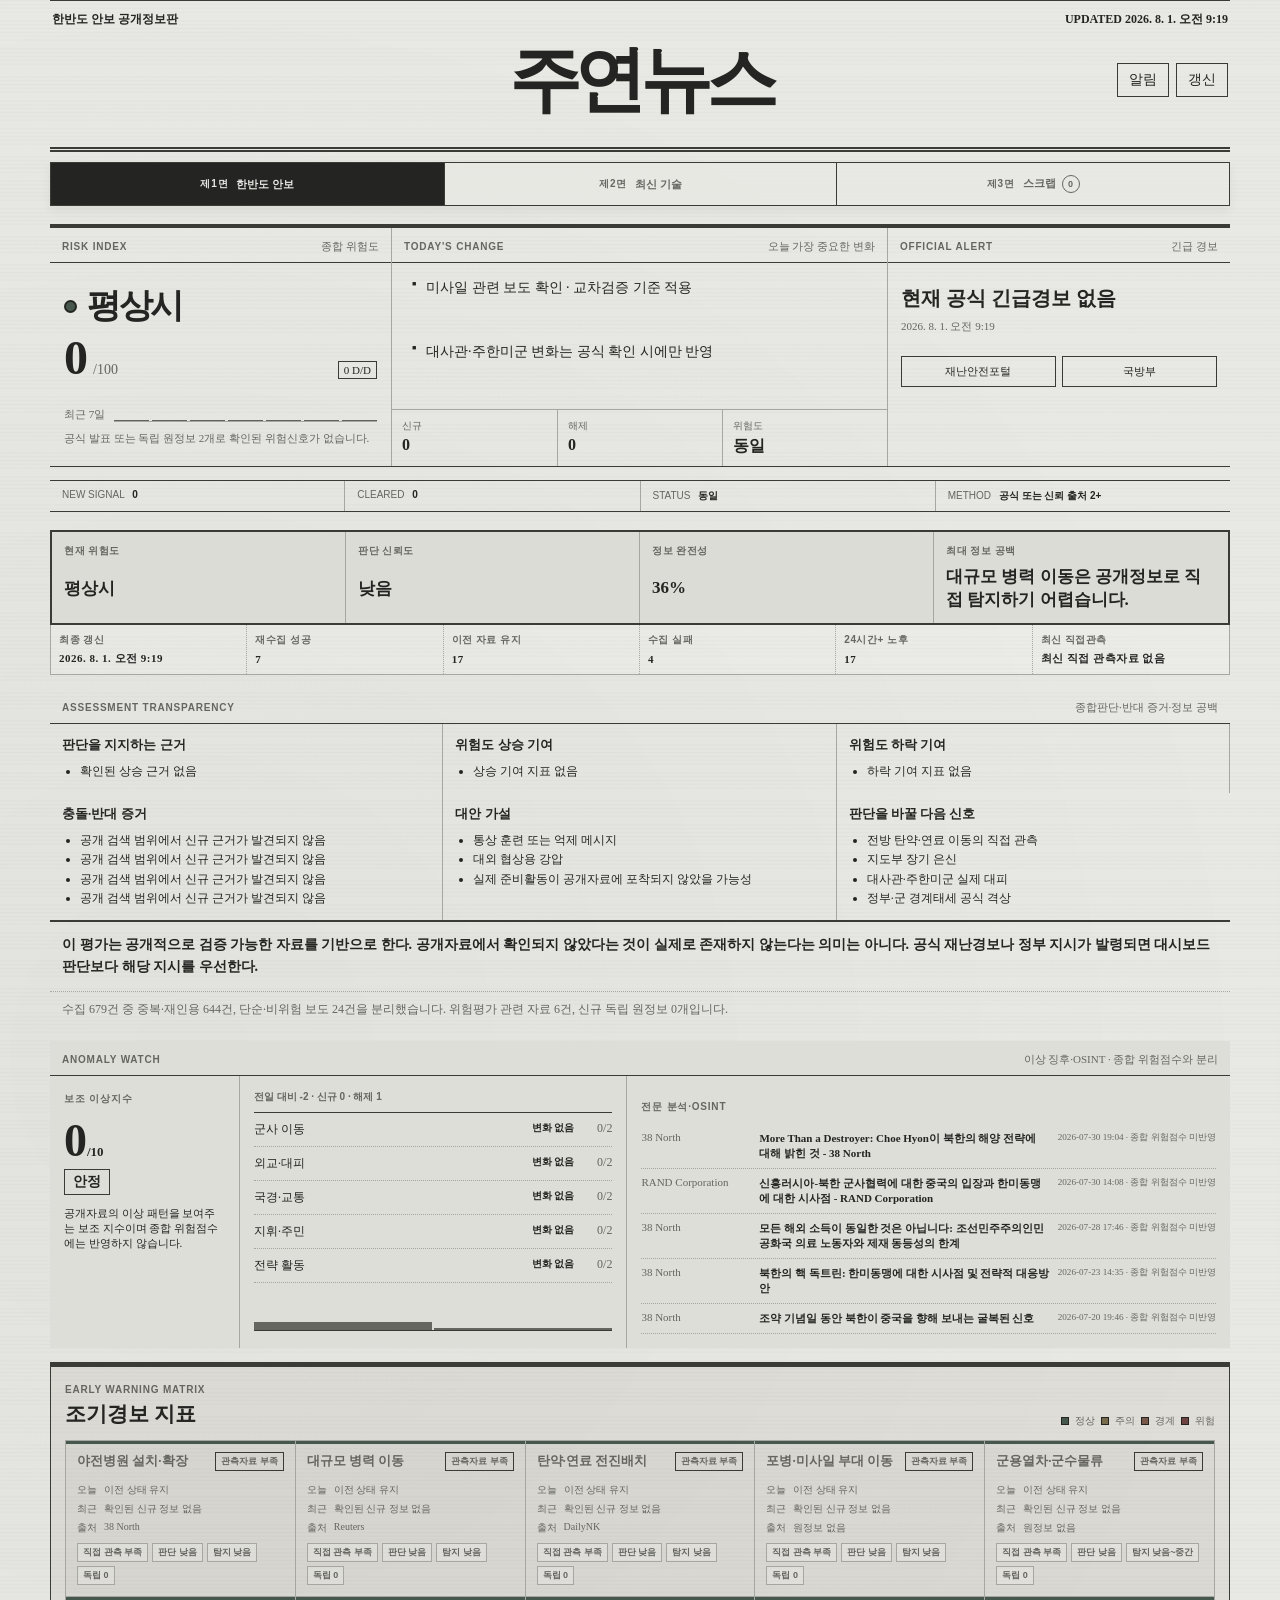
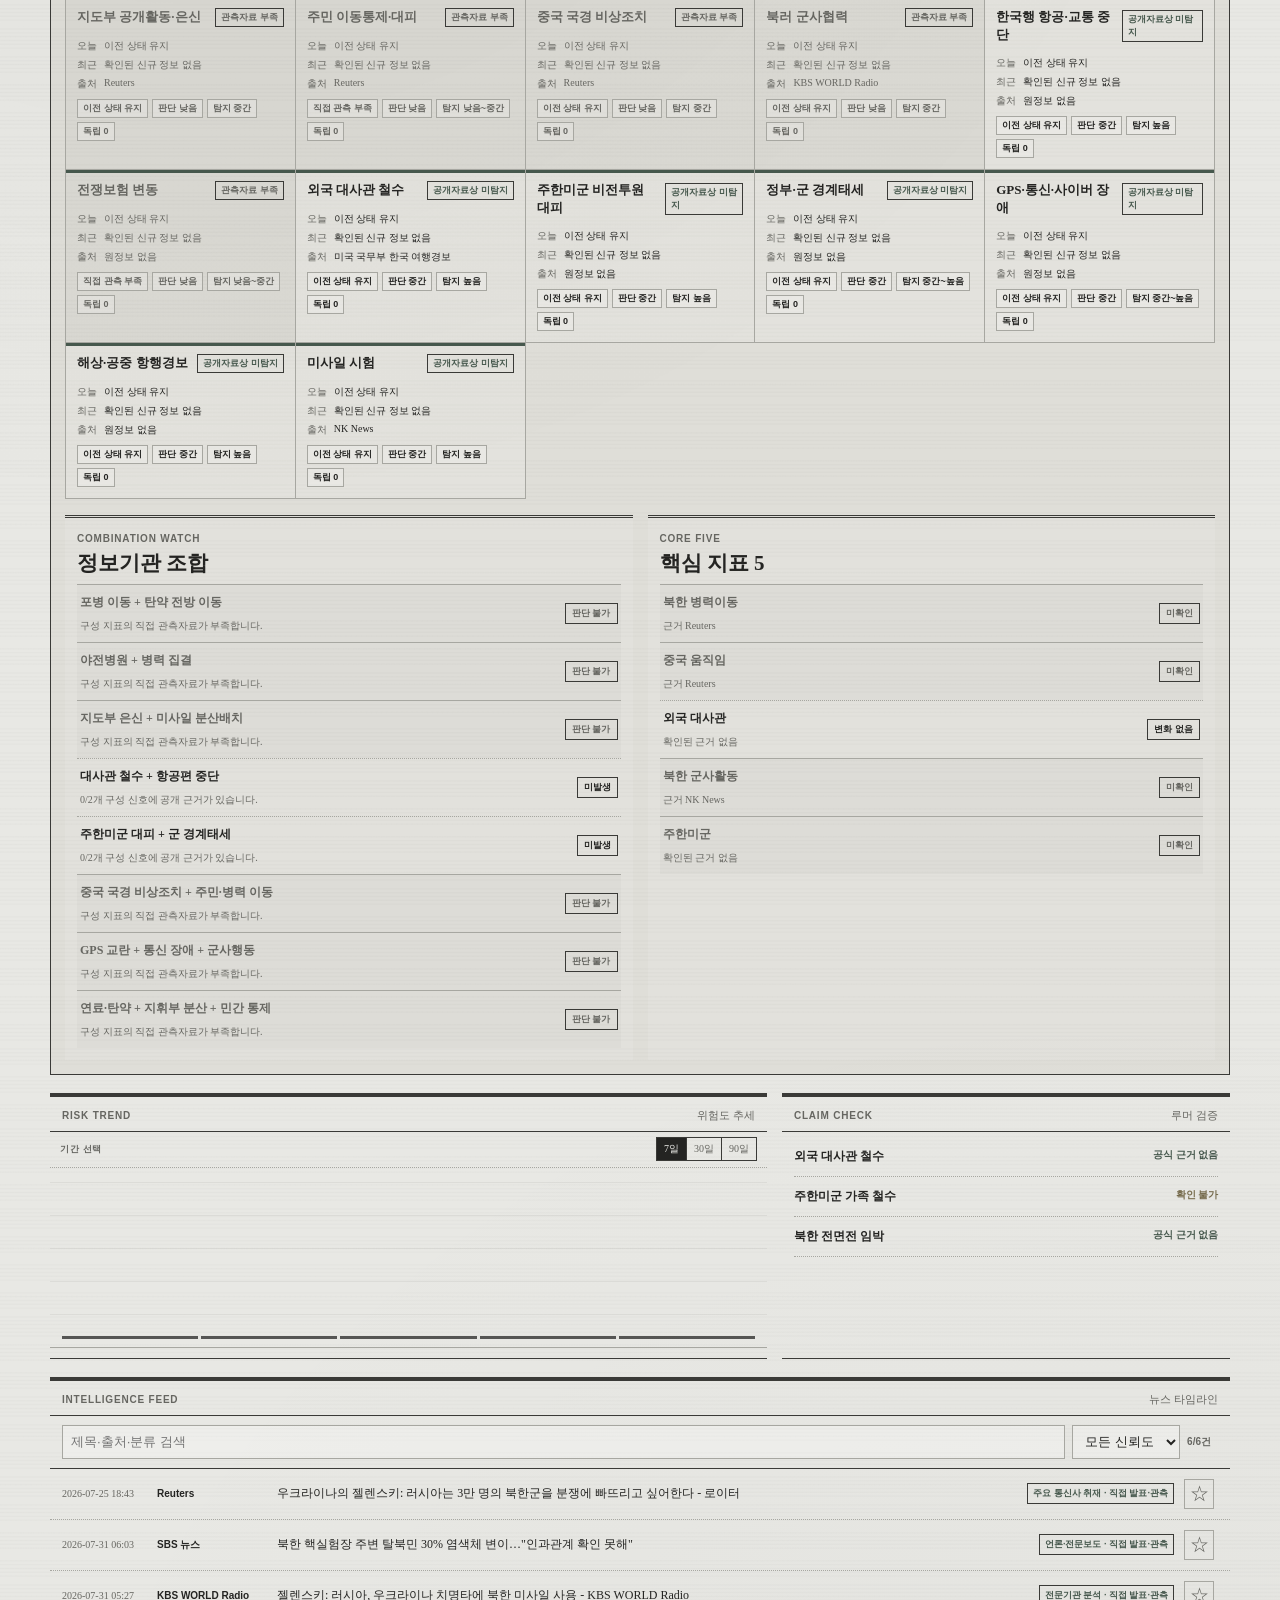
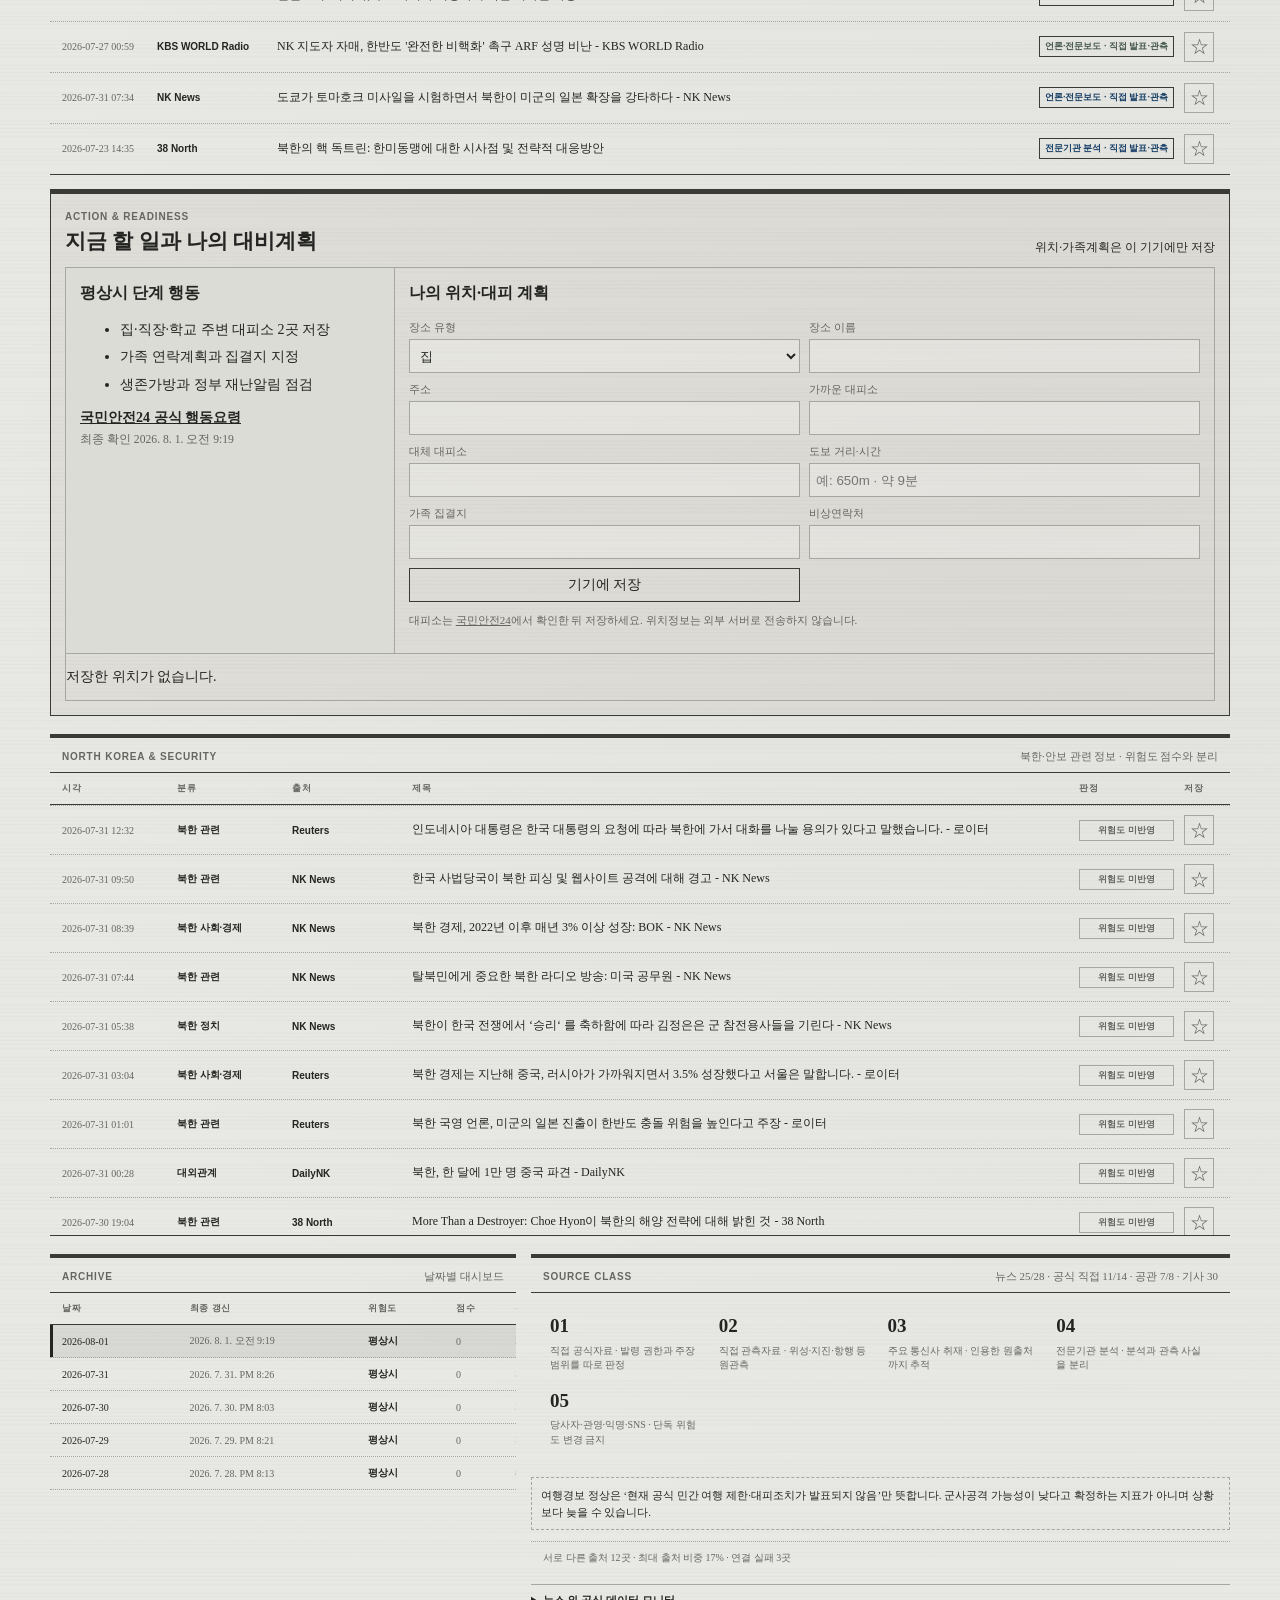
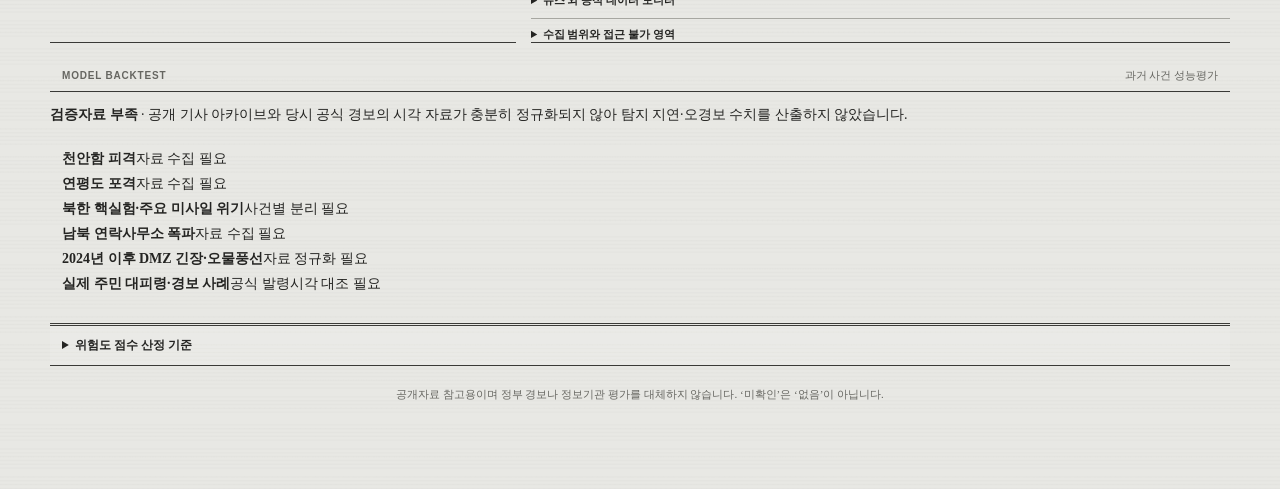
==== commit 3d36e0fc: "미확인 카드 점선 테두리 정리" ====
--- a/index.html
+++ b/index.html
@@ -10,7 +10,7 @@
   <link rel="manifest" href="./manifest.webmanifest?v=13">
   <link rel="icon" href="./icon-32.png?v=13" type="image/png" sizes="32x32">
   <link rel="apple-touch-icon" href="./icon-180.png?v=13" sizes="180x180">
-  <link rel="stylesheet" href="./styles.css?v=26">
+  <link rel="stylesheet" href="./styles.css?v=27">
 </head>
 <body>
   <div id="offlineBanner" class="offline-banner" hidden>현재 오프라인 상태입니다. 표시된 위험도는 실시간 정보가 아니며 마지막 저장 시각 기준입니다.</div>
@@ -225,8 +225,8 @@
   <nav class="mobile-nav">
     <a href="#today">현황</a><a href="#signalsSection">지표</a><a href="#newsSection">뉴스</a><a href="./scrap.html">스크랩</a><button id="settingsButton">알림</button>
   </nav>
-  <script src="./bookmarks.js?v=26" defer></script>
-  <script src="./readiness.js?v=26" defer></script>
-  <script src="./app.js?v=26" defer></script>
+  <script src="./bookmarks.js?v=27" defer></script>
+  <script src="./readiness.js?v=27" defer></script>
+  <script src="./app.js?v=27" defer></script>
 </body>
 </html>
--- a/styles.css
+++ b/styles.css
@@ -277,7 +277,9 @@
 .bookmark-button { display: grid; place-items: center; width: 30px; min-width: 30px; height: 30px; padding: 0; border: 1px solid var(--soft-rule); color: var(--faded); background: transparent; font-size: 19px; line-height: 1; cursor: pointer; }
 .bookmark-button:hover, .bookmark-button:focus-visible, .bookmark-button.saved { border-color: var(--rule); color: var(--ink); background: rgba(36,34,29,.08); outline: none; }
 .bookmark-count { display: inline-grid; place-items: center; min-width: 18px; height: 18px; margin-left: 3px; border: 1px solid currentColor; border-radius: 50%; font: 700 9px Arial,sans-serif; font-style: normal; }
-.signal-card.unknown, .compact-item.unknown { border-style: dashed; color: var(--faded); }
+.signal-card.unknown, .compact-item.unknown { color: var(--faded); background: rgba(36,34,29,.025); }
+.signal-card.unknown { border-right-style: solid; border-bottom-style: solid; }
+.compact-item.unknown { border-top-style: solid; }
 .signal-card.unknown .status-chip, .compact-item.unknown .compact-status { color: var(--faded); }
 .source-badge { padding: 3px 5px; border: 1px solid var(--rule); color: var(--normal); font-family: Arial, sans-serif; font-size: 9px; font-weight: 700; }
 .source-badge.C { color: #173f66; }
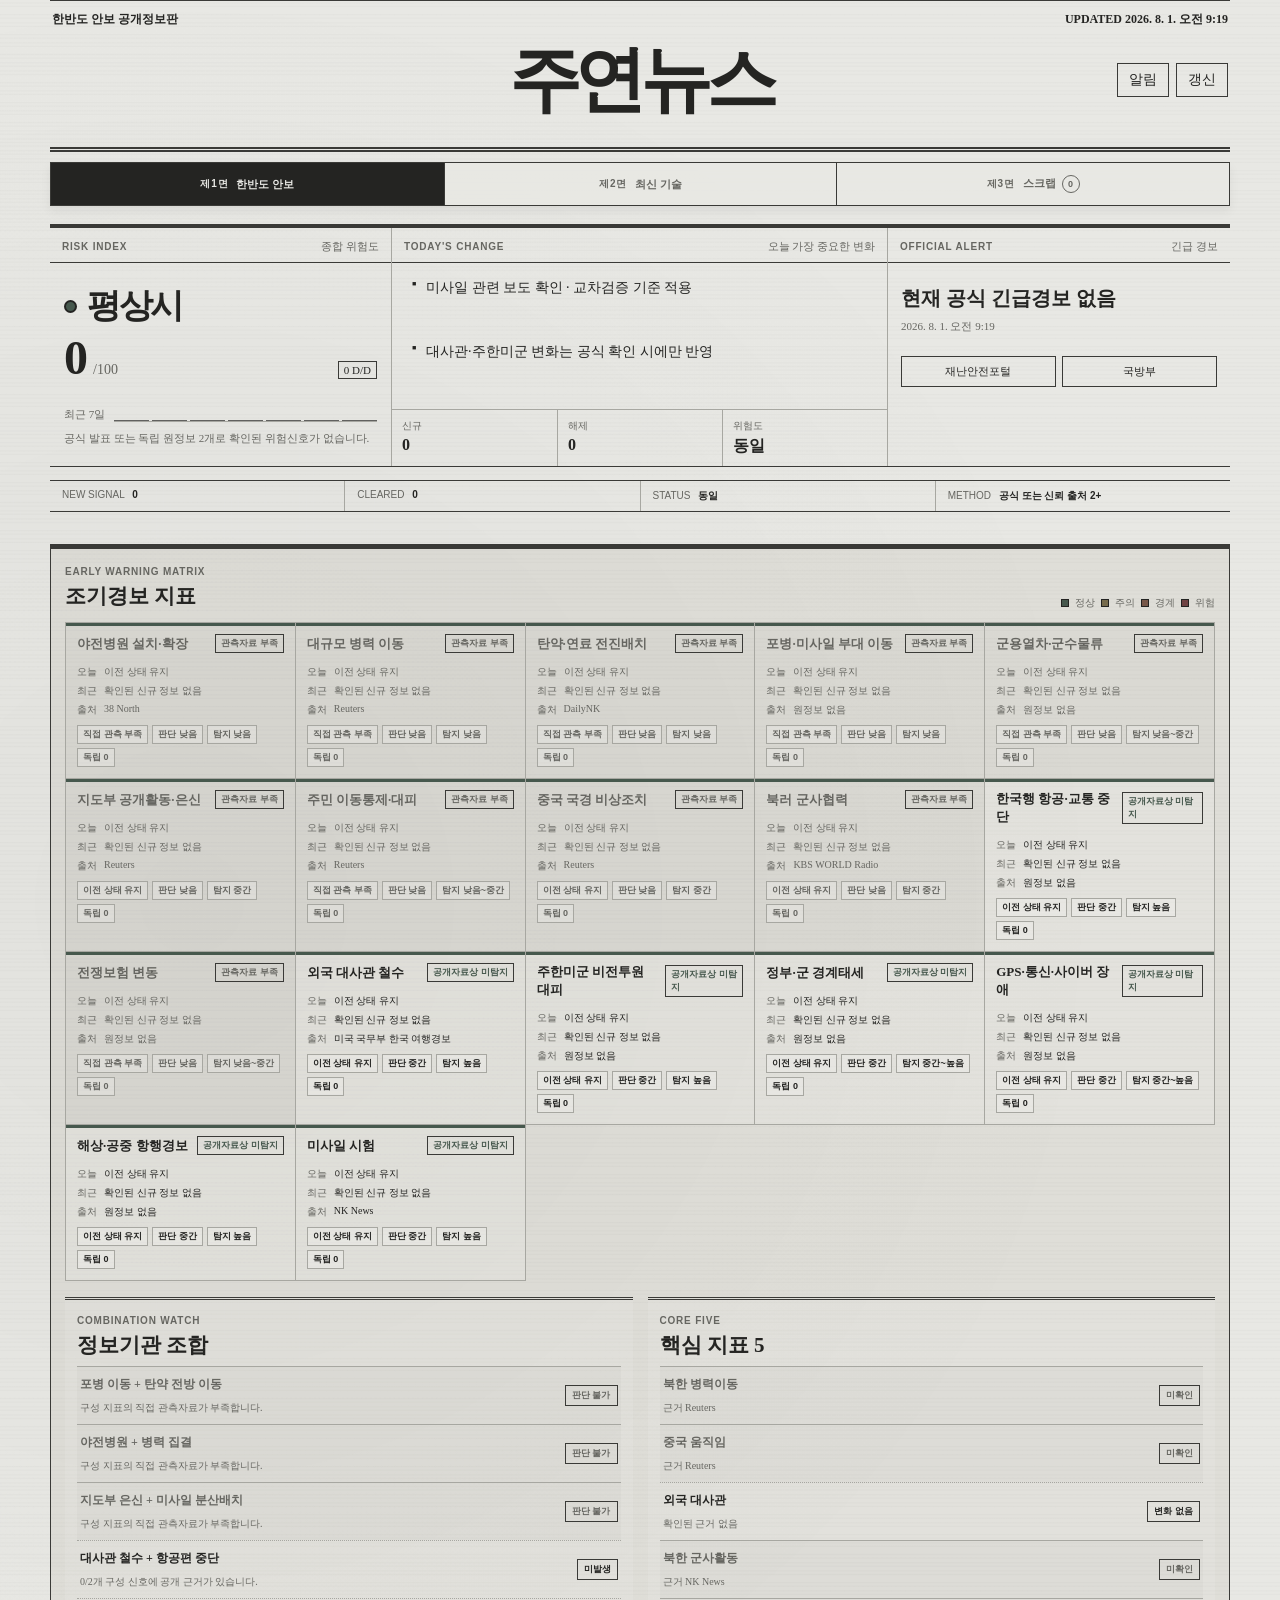
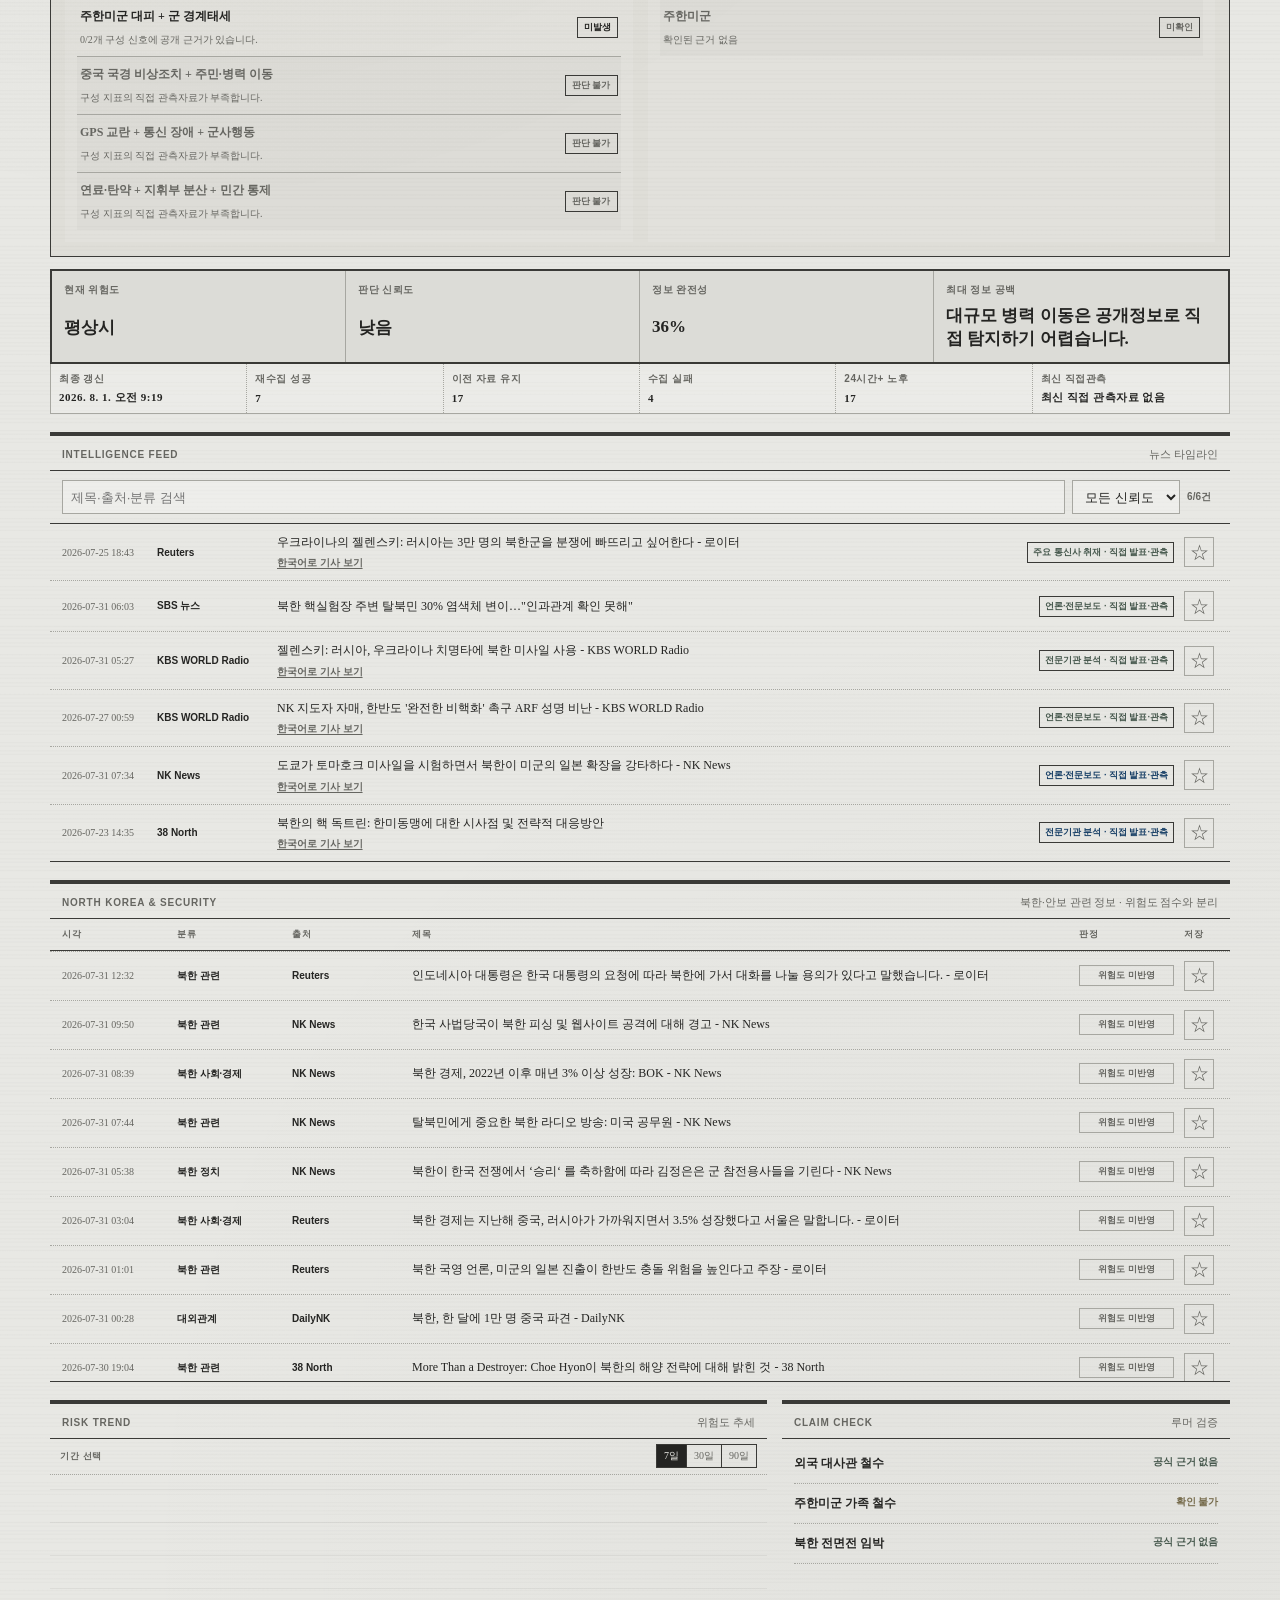
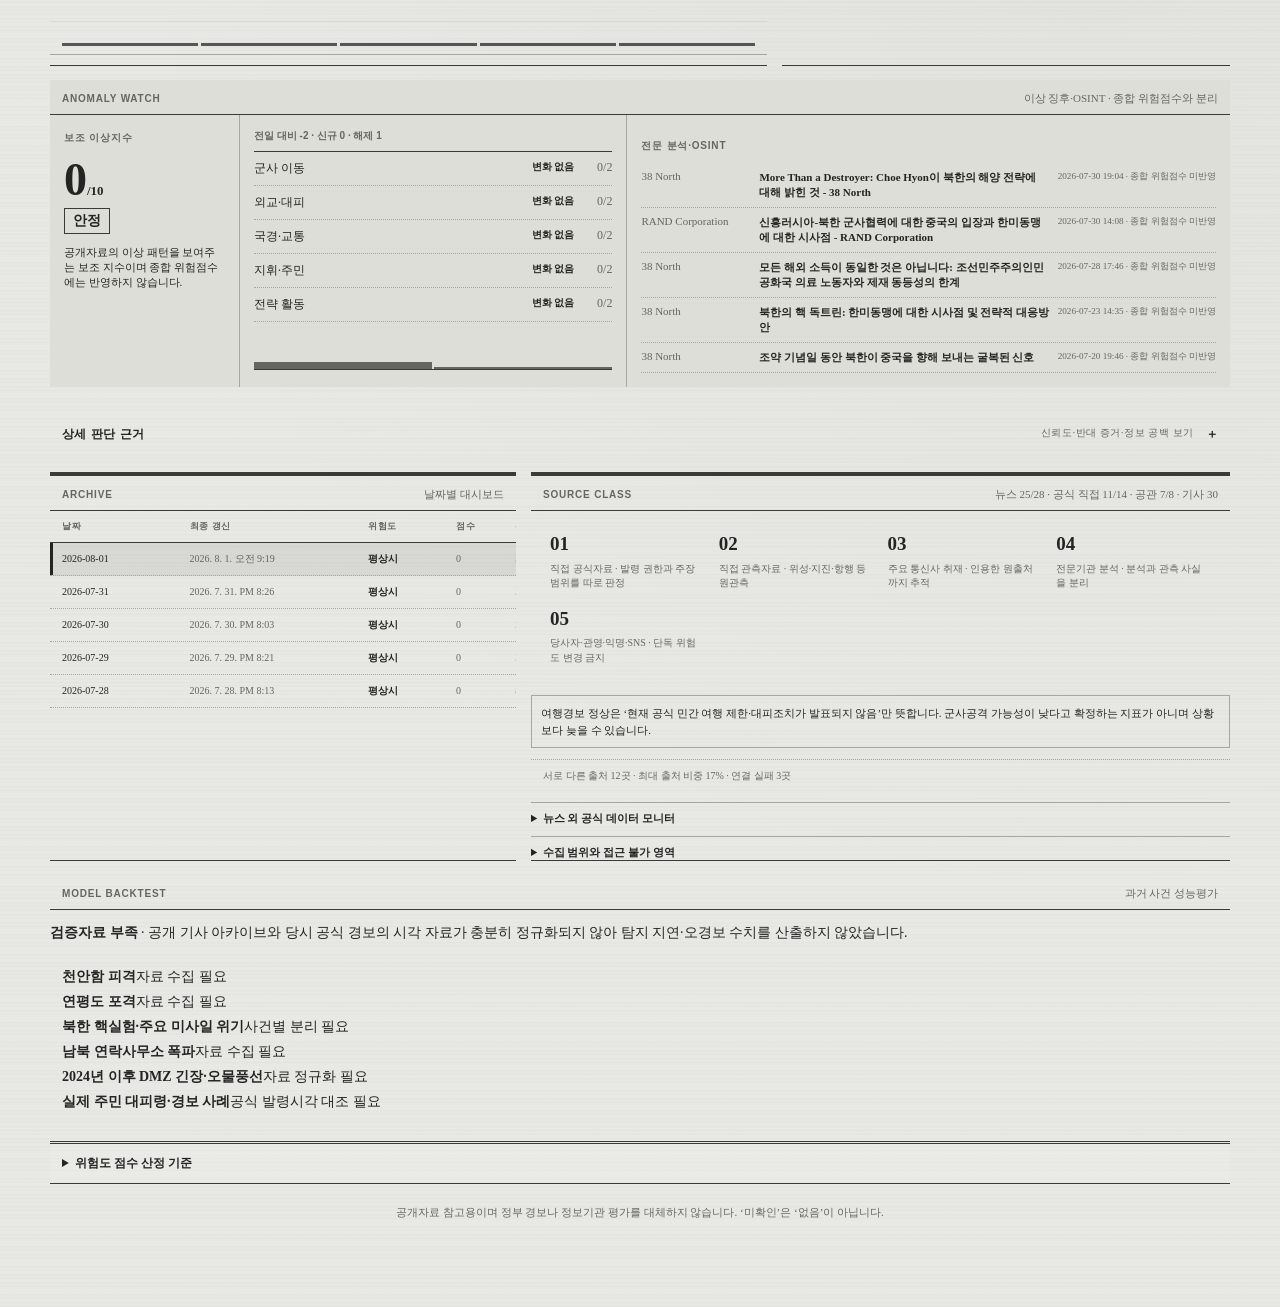
==== commit 4c900e8b: "지표 우선 화면과 해외 기사 번역 보기 적용" ====
--- a/index.html
+++ b/index.html
@@ -10,7 +10,7 @@
   <link rel="manifest" href="./manifest.webmanifest?v=13">
   <link rel="icon" href="./icon-32.png?v=13" type="image/png" sizes="32x32">
   <link rel="apple-touch-icon" href="./icon-180.png?v=13" sizes="180x180">
-  <link rel="stylesheet" href="./styles.css?v=27">
+  <link rel="stylesheet" href="./styles.css?v=28">
 </head>
 <body>
   <div id="offlineBanner" class="offline-banner" hidden>현재 오프라인 상태입니다. 표시된 위험도는 실시간 정보가 아니며 마지막 저장 시각 기준입니다.</div>
@@ -68,46 +68,7 @@
       <span>METHOD <b>공식 또는 신뢰 출처 2+</b></span>
     </section>
 
-    <section class="quality-strip" aria-label="판단 품질">
-      <article><span>현재 위험도</span><strong id="qualityRisk">확인 중</strong></article>
-      <article><span>판단 신뢰도</span><strong id="judgmentConfidence">확인 중</strong></article>
-      <article><span>정보 완전성</span><strong id="dataCompleteness">—%</strong></article>
-      <article><span>최대 정보 공백</span><strong id="largestGap">확인 중</strong></article>
-    </section>
-
-    <section class="freshness-strip" aria-label="데이터 최신성과 수집 상태">
-      <span>최종 갱신 <b id="qualityUpdated">—</b></span>
-      <span>재수집 성공 <b id="successfulIndicators">0</b></span>
-      <span>이전 자료 유지 <b id="retainedIndicators">0</b></span>
-      <span>수집 실패 <b id="failedIndicators">0</b></span>
-      <span>24시간+ 노후 <b id="staleIndicators">0</b></span>
-      <span>최신 직접관측 <b id="latestDirect">—</b></span>
-    </section>
-
-    <section class="module decision-module">
-      <header><span>ASSESSMENT TRANSPARENCY</span><small>종합판단·반대 증거·정보 공백</small></header>
-      <div class="decision-grid">
-        <article><h3>판단을 지지하는 근거</h3><ul id="supportingEvidence"></ul></article>
-        <article><h3>위험도 상승 기여</h3><ul id="upwardContributors"></ul></article>
-        <article><h3>위험도 하락 기여</h3><ul id="downwardContributors"></ul></article>
-        <article><h3>충돌·반대 증거</h3><ul id="opposingEvidence"></ul></article>
-        <article><h3>대안 가설</h3><ul id="alternativeHypotheses"></ul></article>
-        <article><h3>판단을 바꿀 다음 신호</h3><ul id="nextSignals"></ul></article>
-      </div>
-      <p id="assessmentDisclaimer" class="assessment-disclaimer"></p>
-      <p id="ingestionSummary" class="ingestion-summary"></p>
-    </section>
-
-    <section id="anomalySection" class="module anomaly-module">
-      <header><span>ANOMALY WATCH</span><small>이상 징후·OSINT · 종합 위험점수와 분리</small></header>
-      <div class="anomaly-layout">
-        <div class="anomaly-index"><span>보조 이상지수</span><strong id="anomalyScore">0<small>/10</small></strong><b id="anomalyLevel">안정</b><p id="anomalyNote">공개자료의 이상 패턴을 확인 중입니다.</p></div>
-        <div class="anomaly-categories"><div id="anomalyChange" class="anomaly-change">전일 변화 확인 중</div><div id="anomalyCategories"></div><div id="anomalyTrend" class="anomaly-trend" aria-label="최근 이상지수 추세"></div></div>
-        <div class="osint-column"><h3>전문 분석·OSINT</h3><div id="osintWatch" class="osint-list"></div></div>
-      </div>
-    </section>
-
-    <section id="signalsSection" class="intelligence-board">
+    <section id="signalsSection" class="intelligence-board primary-board">
       <div class="section-title">
         <div><span>EARLY WARNING MATRIX</span><h2>조기경보 지표</h2></div>
         <div class="state-legend"><i class="normal"></i>정상 <i class="attention"></i>주의 <i class="warning"></i>경계 <i class="danger"></i>위험</div>
@@ -125,6 +86,45 @@
       </div>
     </section>
 
+    <section class="quality-strip" aria-label="판단 품질">
+      <article><span>현재 위험도</span><strong id="qualityRisk">확인 중</strong></article>
+      <article><span>판단 신뢰도</span><strong id="judgmentConfidence">확인 중</strong></article>
+      <article><span>정보 완전성</span><strong id="dataCompleteness">—%</strong></article>
+      <article><span>최대 정보 공백</span><strong id="largestGap">확인 중</strong></article>
+    </section>
+
+    <section class="freshness-strip" aria-label="데이터 최신성과 수집 상태">
+      <span>최종 갱신 <b id="qualityUpdated">—</b></span>
+      <span>재수집 성공 <b id="successfulIndicators">0</b></span>
+      <span>이전 자료 유지 <b id="retainedIndicators">0</b></span>
+      <span>수집 실패 <b id="failedIndicators">0</b></span>
+      <span>24시간+ 노후 <b id="staleIndicators">0</b></span>
+      <span>최신 직접관측 <b id="latestDirect">—</b></span>
+    </section>
+
+    <details class="module decision-module collapsible-module">
+      <summary><span>상세 판단 근거</span><small>신뢰도·반대 증거·정보 공백 보기</small></summary>
+      <div class="decision-grid">
+        <article><h3>판단을 지지하는 근거</h3><ul id="supportingEvidence"></ul></article>
+        <article><h3>위험도 상승 기여</h3><ul id="upwardContributors"></ul></article>
+        <article><h3>위험도 하락 기여</h3><ul id="downwardContributors"></ul></article>
+        <article><h3>충돌·반대 증거</h3><ul id="opposingEvidence"></ul></article>
+        <article><h3>대안 가설</h3><ul id="alternativeHypotheses"></ul></article>
+        <article><h3>판단을 바꿀 다음 신호</h3><ul id="nextSignals"></ul></article>
+      </div>
+      <p id="assessmentDisclaimer" class="assessment-disclaimer"></p>
+      <p id="ingestionSummary" class="ingestion-summary"></p>
+    </details>
+
+    <section id="anomalySection" class="module anomaly-module">
+      <header><span>ANOMALY WATCH</span><small>이상 징후·OSINT · 종합 위험점수와 분리</small></header>
+      <div class="anomaly-layout">
+        <div class="anomaly-index"><span>보조 이상지수</span><strong id="anomalyScore">0<small>/10</small></strong><b id="anomalyLevel">안정</b><p id="anomalyNote">공개자료의 이상 패턴을 확인 중입니다.</p></div>
+        <div class="anomaly-categories"><div id="anomalyChange" class="anomaly-change">전일 변화 확인 중</div><div id="anomalyCategories"></div><div id="anomalyTrend" class="anomaly-trend" aria-label="최근 이상지수 추세"></div></div>
+        <div class="osint-column"><h3>전문 분석·OSINT</h3><div id="osintWatch" class="osint-list"></div></div>
+      </div>
+    </section>
+
     <section class="analysis-grid">
       <article id="trendSection" class="module chart-module">
         <header><span>RISK TREND</span><small>위험도 추세</small></header>
@@ -150,19 +150,6 @@
         <span id="securityResult">전체</span>
       </div>
       <div id="news" class="timeline"></div>
-    </section>
-
-    <section id="preparednessSection" class="intelligence-board preparedness-board">
-      <div class="section-title"><div><span>ACTION &amp; READINESS</span><h2>지금 할 일과 나의 대비계획</h2></div><small>위치·가족계획은 이 기기에만 저장</small></div>
-      <div class="preparedness-grid">
-        <article class="action-card"><h3 id="actionLevel">평상시 행동</h3><ul id="actionList"></ul><a id="officialGuidance" href="https://www.safekorea.go.kr/safekorea-kor/acts/nacts/action-guide.do?actsHeaderTitle=%EB%B9%84%EC%83%81%EC%82%AC%ED%83%9C&amp;category=stateOfEmergency&amp;menuSn=4" target="_blank" rel="noreferrer">국민안전24 공식 행동요령</a><small id="guidanceCheckedAt">최종 확인 —</small></article>
-        <article class="local-plan">
-          <h3>나의 위치·대피 계획</h3>
-          <form id="placeForm"><label>장소 유형<select id="placeType"><option>집</option><option>직장</option><option>학교</option><option>가족 거주지</option><option>자주 방문하는 장소</option></select></label><label>장소 이름<input id="placeName" maxlength="60" required></label><label>주소<input id="placeAddress" maxlength="160" required></label><label>가까운 대피소<input id="primaryShelter" maxlength="160"></label><label>대체 대피소<input id="alternateShelter" maxlength="160"></label><label>도보 거리·시간<input id="walkingInfo" maxlength="80" placeholder="예: 650m · 약 9분"></label><label>가족 집결지<input id="meetingPoint" maxlength="160"></label><label>비상연락처<input id="emergencyContact" maxlength="100"></label><button class="terminal-button" type="submit">기기에 저장</button></form>
-          <p>대피소는 <a href="https://www.safekorea.go.kr/" target="_blank" rel="noreferrer">국민안전24</a>에서 확인한 뒤 저장하세요. 위치정보는 외부 서버로 전송하지 않습니다.</p>
-        </article>
-      </div>
-      <div id="savedPlaces" class="saved-places"></div>
     </section>
 
     <section id="relatedSection" class="module news-module related-module">
@@ -225,8 +212,7 @@
   <nav class="mobile-nav">
     <a href="#today">현황</a><a href="#signalsSection">지표</a><a href="#newsSection">뉴스</a><a href="./scrap.html">스크랩</a><button id="settingsButton">알림</button>
   </nav>
-  <script src="./bookmarks.js?v=27" defer></script>
-  <script src="./readiness.js?v=27" defer></script>
-  <script src="./app.js?v=27" defer></script>
+  <script src="./bookmarks.js?v=28" defer></script>
+  <script src="./app.js?v=28" defer></script>
 </body>
 </html>
--- a/styles.css
+++ b/styles.css
@@ -21,7 +21,10 @@
 .freshness-strip span{display:grid;gap:4px;min-width:0;padding:8px;border-right:1px dotted var(--soft-rule)}.freshness-strip span:last-child{border-right:0}.freshness-strip b{color:var(--ink);font-family:"Noto Serif KR","Batang",serif;font-size:11px;overflow-wrap:anywhere;text-transform:none}
 .decision-module{margin-top:14px}.decision-grid{display:grid;grid-template-columns:repeat(4,minmax(0,1fr))}.decision-grid article{padding:12px;border-right:1px solid var(--soft-rule)}.decision-grid article:last-child{border-right:0}.decision-grid h3{margin:0 0 8px;font-size:13px}.decision-grid ul{margin:0;padding-left:18px;font-size:12px;line-height:1.6}.assessment-disclaimer{margin:0;padding:12px;border-top:2px solid var(--rule);font-weight:700;line-height:1.6}.ingestion-summary{margin:0;padding:9px 12px;border-top:1px dotted var(--soft-rule);color:var(--faded);font-size:12px}
 .signal-quality{display:flex;flex-wrap:wrap;gap:4px;margin-top:8px}.signal-quality span{padding:2px 5px;border:1px solid var(--soft-rule);background:rgba(255,255,255,.2);font:700 9px Arial,sans-serif}
-.preparedness-board{margin-top:14px}.preparedness-grid{display:grid;grid-template-columns:minmax(240px,.8fr) minmax(0,2fr);border:1px solid var(--soft-rule)}.preparedness-grid>article{padding:14px}.preparedness-grid>article+article{border-left:1px solid var(--soft-rule)}.action-card{background:var(--paper-deep)}.action-card h3,.local-plan h3{margin-top:0}.action-card li{margin-bottom:7px;line-height:1.45}.action-card a{display:block;margin-top:12px;font-weight:800}.action-card small{display:block;margin-top:5px;color:var(--faded)}.local-plan form{display:grid;grid-template-columns:repeat(2,minmax(0,1fr));gap:9px}.local-plan label{display:grid;gap:4px;color:var(--faded);font-size:11px}.local-plan input,.local-plan select{width:100%;min-height:34px;border:1px solid var(--soft-rule);background:rgba(255,255,255,.24);color:var(--ink);padding:6px}.local-plan form button{align-self:end}.local-plan p{font-size:11px;color:var(--faded)}.saved-places{display:grid;grid-template-columns:repeat(3,minmax(0,1fr));border:1px solid var(--soft-rule);border-top:0}.saved-place{position:relative;padding:12px;border-right:1px dotted var(--soft-rule)}.saved-place:nth-child(3n){border-right:0}.saved-place h4{margin:0 0 6px}.saved-place p{margin:3px 0;font-size:11px}.saved-place button{position:absolute;right:8px;top:8px;border:1px solid var(--soft-rule);background:transparent}.travel-warning-note{padding:9px;border:1px dashed var(--soft-rule);font-size:11px;line-height:1.5}.backtest-module{margin-top:14px}.backtest-list{display:grid;gap:7px;padding:12px}.backtest-list article{padding:9px;border:1px solid var(--soft-rule)}
+.travel-warning-note{padding:9px;border:1px solid var(--soft-rule);font-size:11px;line-height:1.5}.backtest-module{margin-top:14px}.backtest-list{display:grid;gap:7px;padding:12px}.backtest-list article{padding:9px;border:1px solid var(--soft-rule)}
+.primary-board{margin-top:14px;background:var(--paper-deep)}
+.collapsible-module>summary{display:flex;justify-content:space-between;gap:12px;padding:11px 12px;border-bottom:0;cursor:pointer;font:800 12px Arial,sans-serif;letter-spacing:.04em;list-style:none}.collapsible-module>summary::-webkit-details-marker{display:none}.collapsible-module>summary::after{content:"＋"}.collapsible-module[open]>summary{border-bottom:2px solid var(--rule)}.collapsible-module[open]>summary::after{content:"－"}.collapsible-module>summary small{margin-left:auto;color:var(--faded);font:10px Arial,sans-serif}
+.news-title-cell{display:grid;gap:5px;min-width:0}.translate-link{width:max-content;color:var(--faded);font:700 10px Arial,sans-serif;text-decoration:underline;text-underline-offset:2px}
 
 * { box-sizing: border-box; }
 html { scroll-behavior: smooth; background: #cacac6; }
@@ -38,6 +41,8 @@
   font-size: 14px;
 }
 button, a { color: inherit; font: inherit; }
+main{display:flex;flex-direction:column}
+#today{order:1}.change-strip{order:2}#signalsSection{order:3}.quality-strip{order:4}.freshness-strip{order:5}#newsSection{order:6}#relatedSection{order:7}.analysis-grid{order:8}#anomalySection{order:9}.decision-module{order:10}.bottom-grid{order:11}.backtest-module{order:12}.methodology{order:13}.disclaimer{order:14}
 
 .terminal-header, .site-nav, main { width: min(1180px, calc(100% - 32px)); margin-inline: auto; }
 .terminal-header {
@@ -420,7 +425,6 @@
   .quality-strip{grid-template-columns:1fr 1fr}.quality-strip article:nth-child(2){border-right:0}.quality-strip article:nth-child(-n+2){border-bottom:1px solid var(--soft-rule)}
   .freshness-strip{grid-template-columns:1fr 1fr}.freshness-strip span:nth-child(even){border-right:0}
   .decision-grid{grid-template-columns:1fr}.decision-grid article{border-right:0;border-bottom:1px solid var(--soft-rule)}
-  .preparedness-grid{grid-template-columns:1fr}.preparedness-grid>article+article{border-left:0;border-top:1px solid var(--soft-rule)}.local-plan form{grid-template-columns:1fr}.saved-places{grid-template-columns:1fr}.saved-place{border-right:0;border-bottom:1px dotted var(--soft-rule)}
   .anomaly-layout{grid-template-columns:1fr}.anomaly-index,.anomaly-categories,.osint-column{border-right:0;border-bottom:1px solid var(--soft-rule)}
   .osint-list a{grid-template-columns:80px 1fr}.osint-list a small{grid-column:2}
   .feed-controls{grid-template-columns:1fr 1fr}.feed-controls input{grid-column:1/-1}.feed-controls>span{justify-self:end}
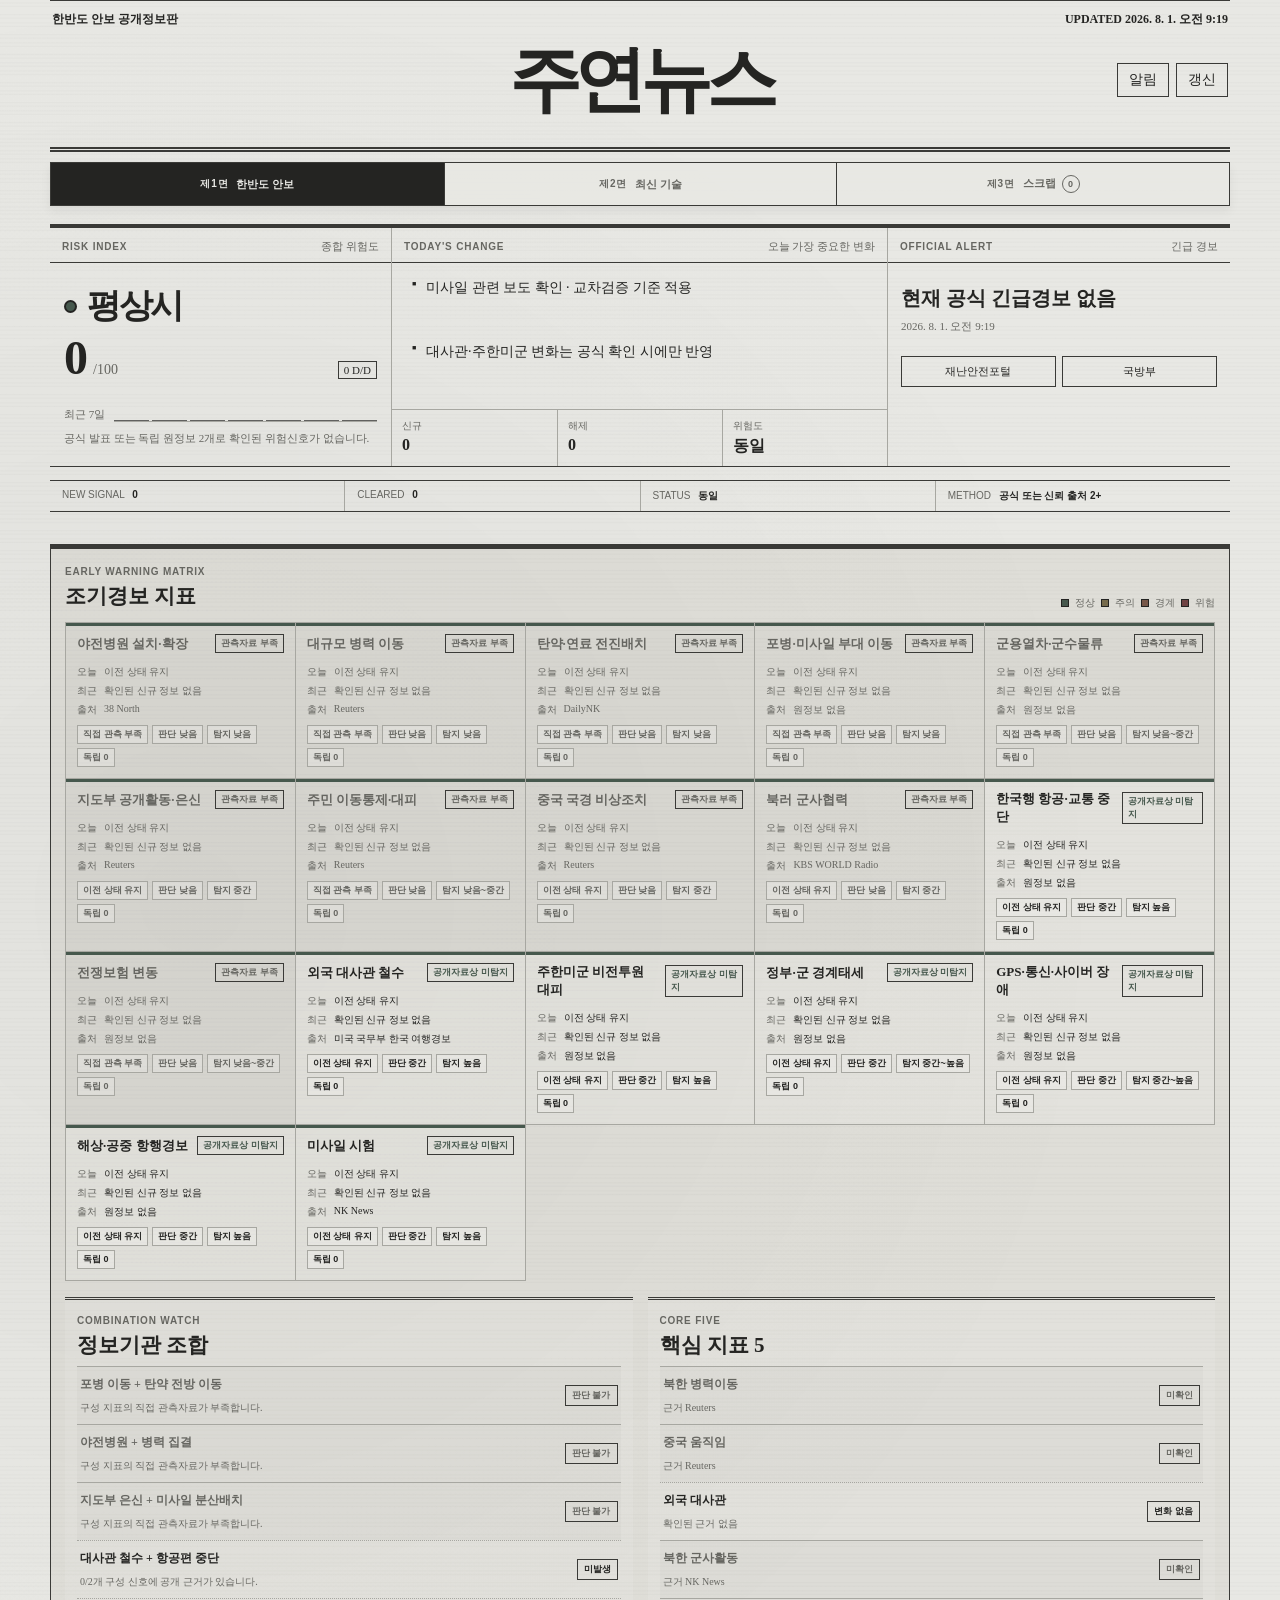
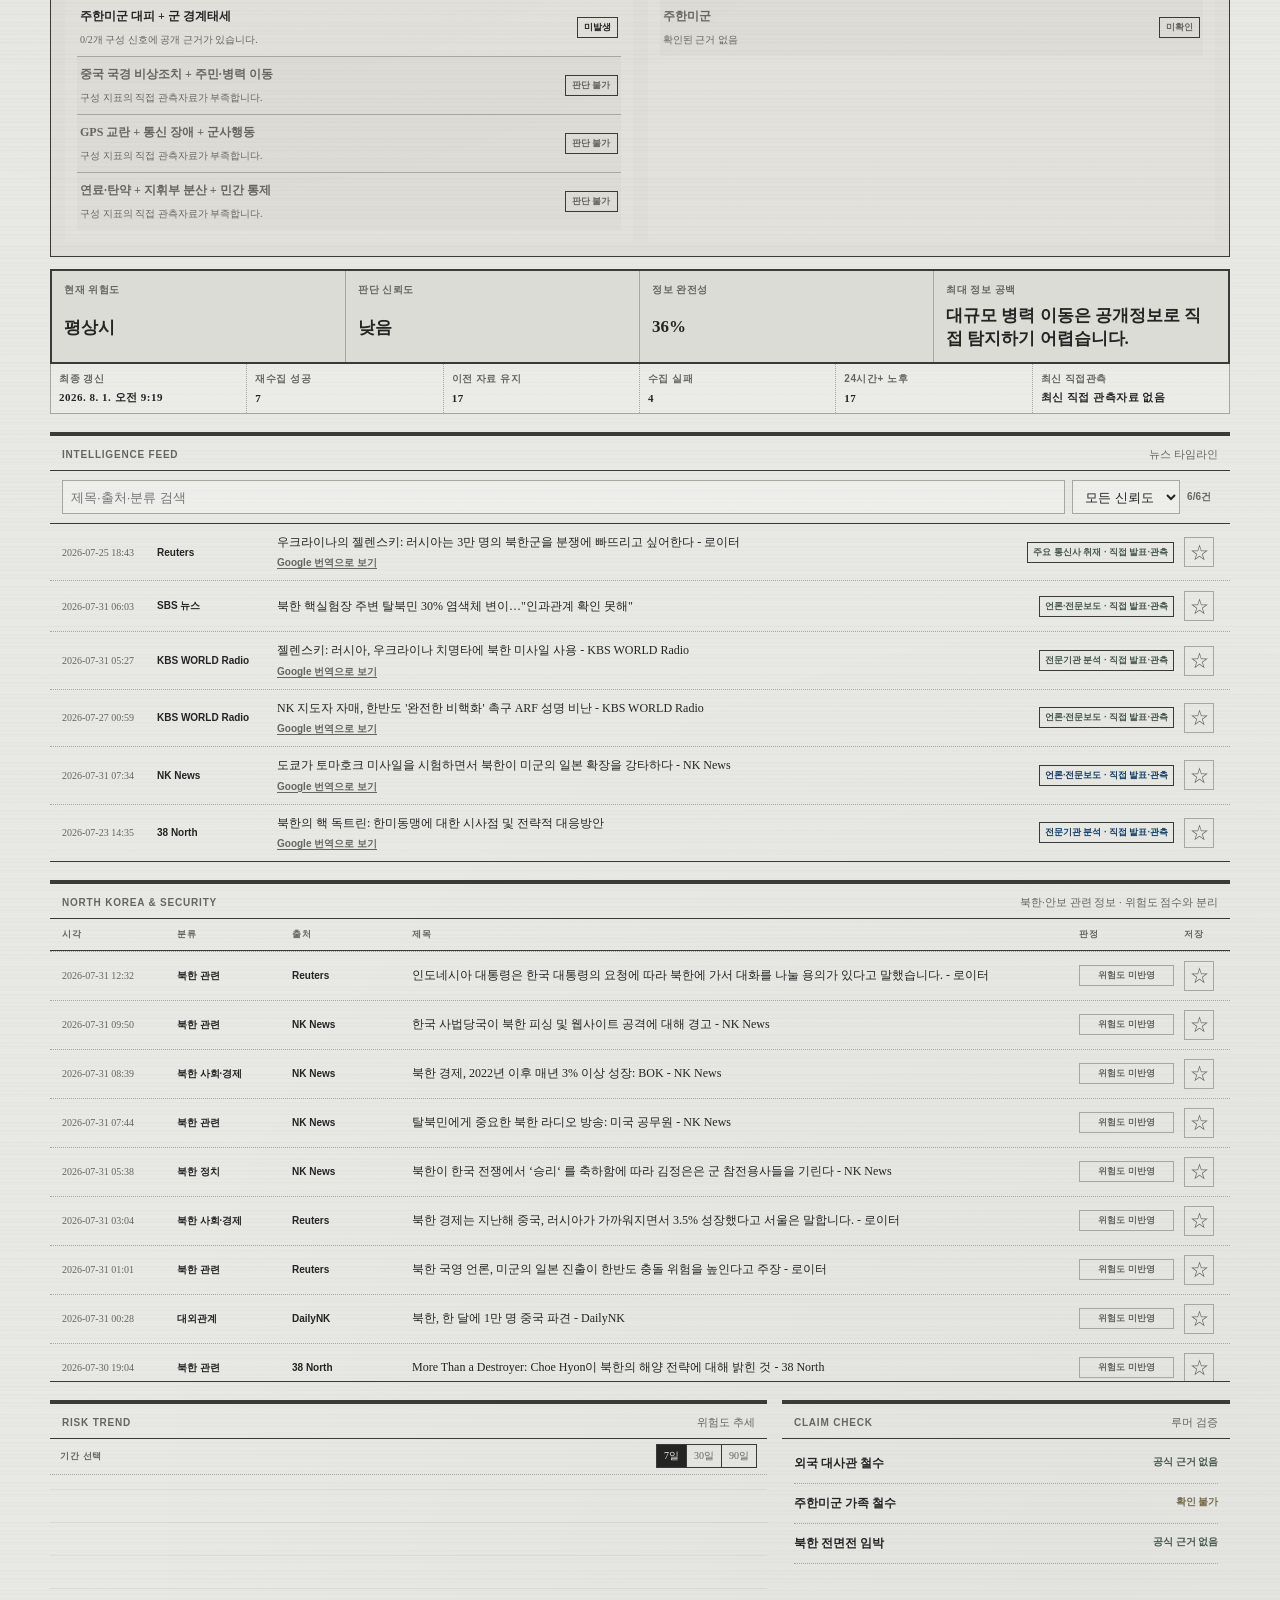
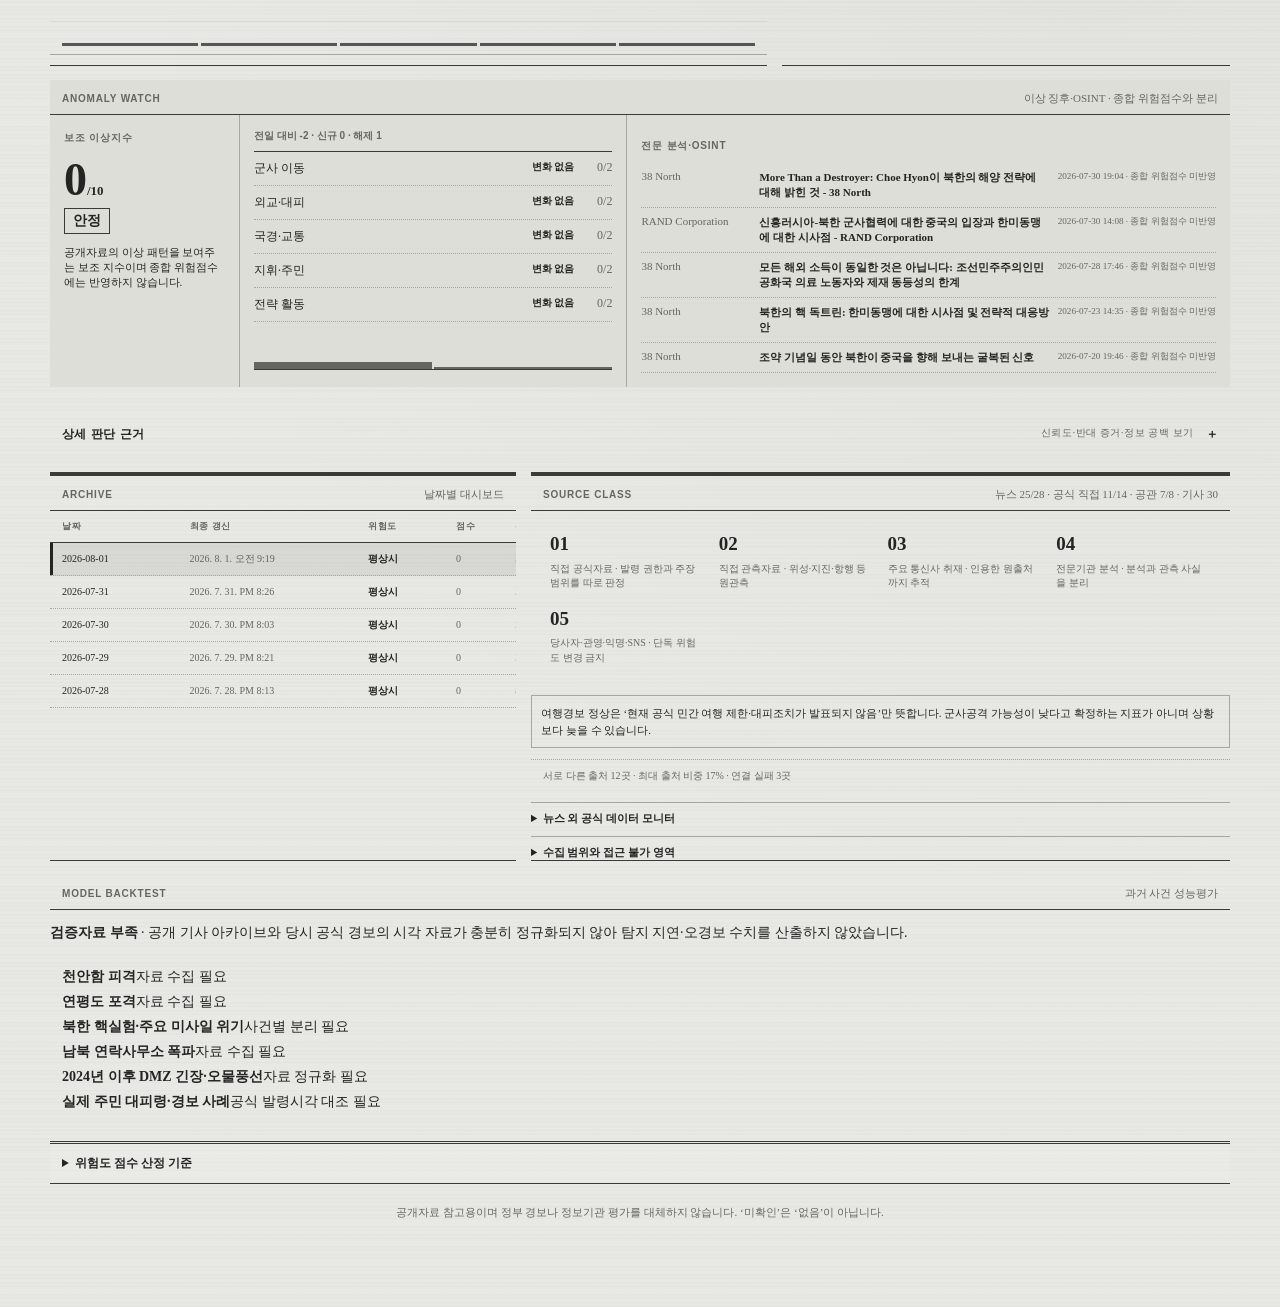
==== commit 6a295455: "개인 번역 읽기모드 추가" ====
--- a/index.html
+++ b/index.html
@@ -10,7 +10,7 @@
   <link rel="manifest" href="./manifest.webmanifest?v=13">
   <link rel="icon" href="./icon-32.png?v=13" type="image/png" sizes="32x32">
   <link rel="apple-touch-icon" href="./icon-180.png?v=13" sizes="180x180">
-  <link rel="stylesheet" href="./styles.css?v=28">
+  <link rel="stylesheet" href="./styles.css?v=29">
 </head>
 <body>
   <div id="offlineBanner" class="offline-banner" hidden>현재 오프라인 상태입니다. 표시된 위험도는 실시간 정보가 아니며 마지막 저장 시각 기준입니다.</div>
@@ -212,7 +212,7 @@
   <nav class="mobile-nav">
     <a href="#today">현황</a><a href="#signalsSection">지표</a><a href="#newsSection">뉴스</a><a href="./scrap.html">스크랩</a><button id="settingsButton">알림</button>
   </nav>
-  <script src="./bookmarks.js?v=28" defer></script>
-  <script src="./app.js?v=28" defer></script>
+  <script src="./bookmarks.js?v=29" defer></script>
+  <script src="./app.js?v=29" defer></script>
 </body>
 </html>
